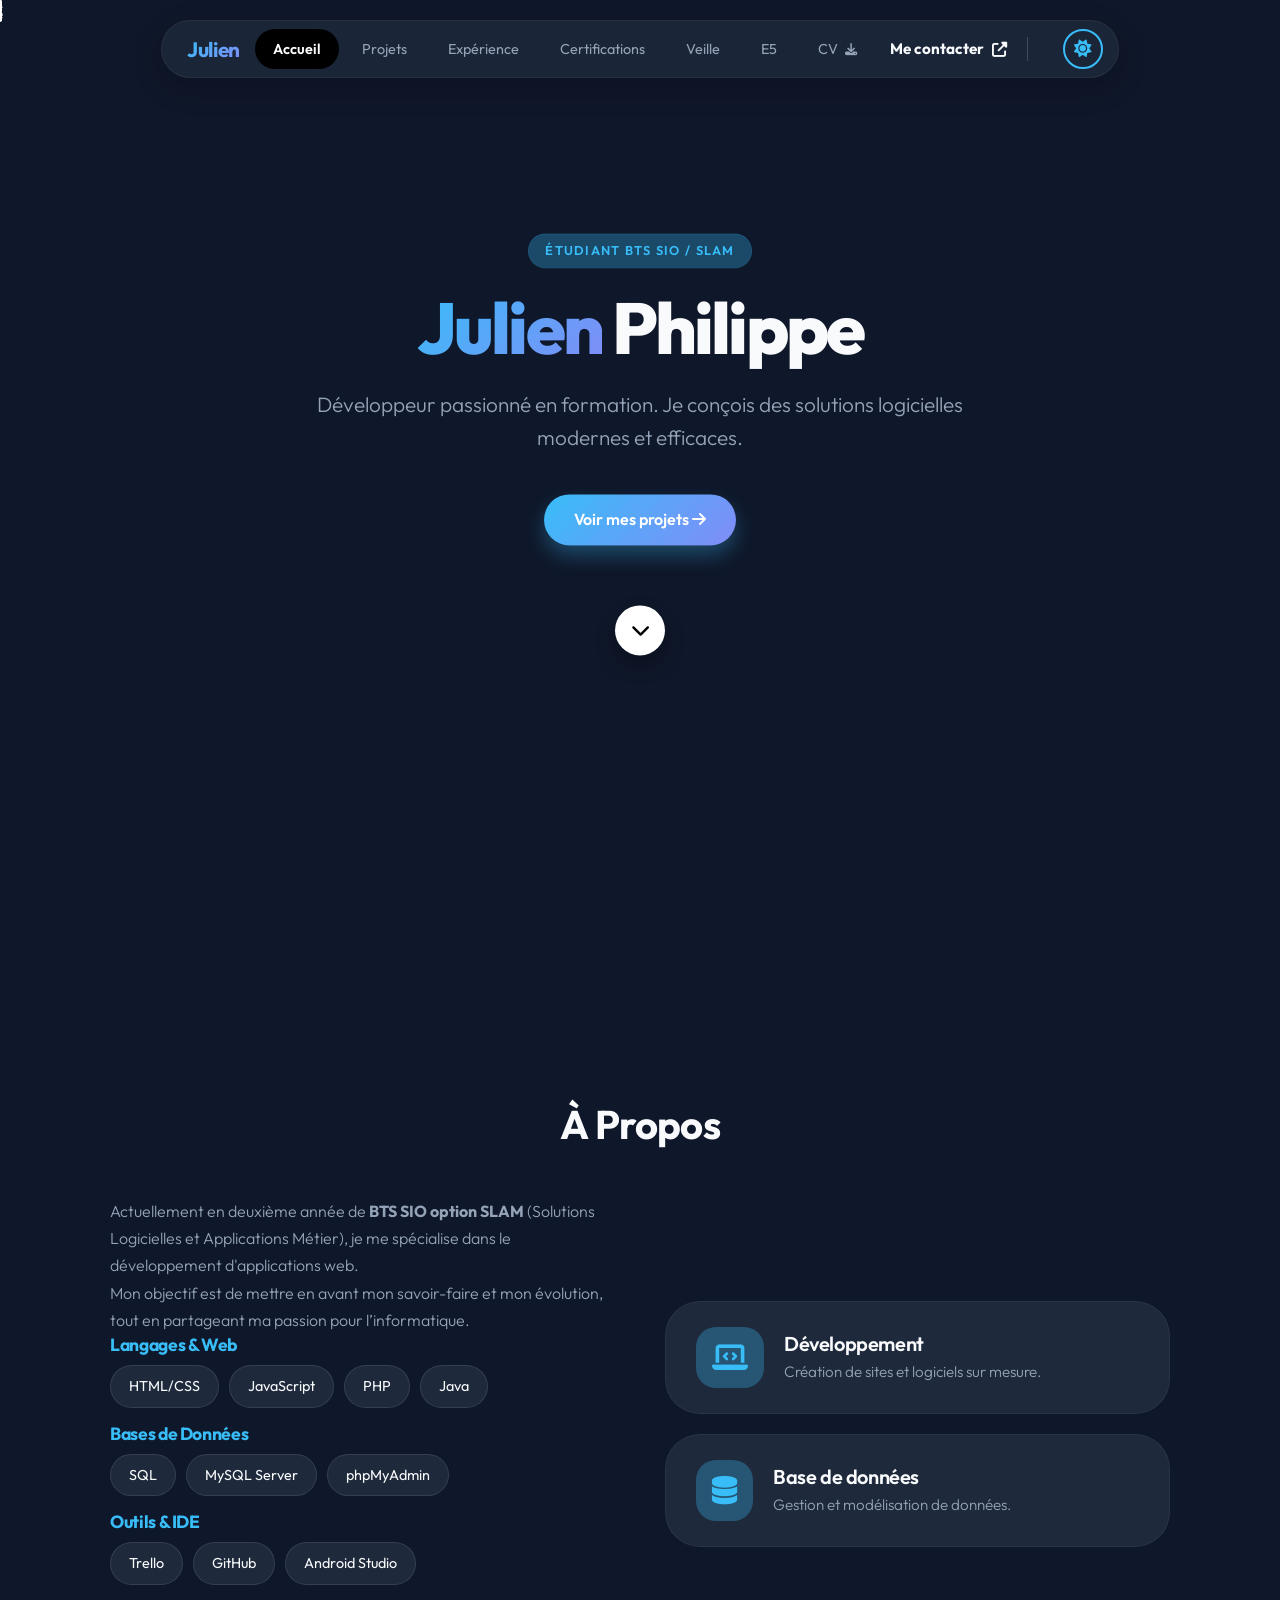
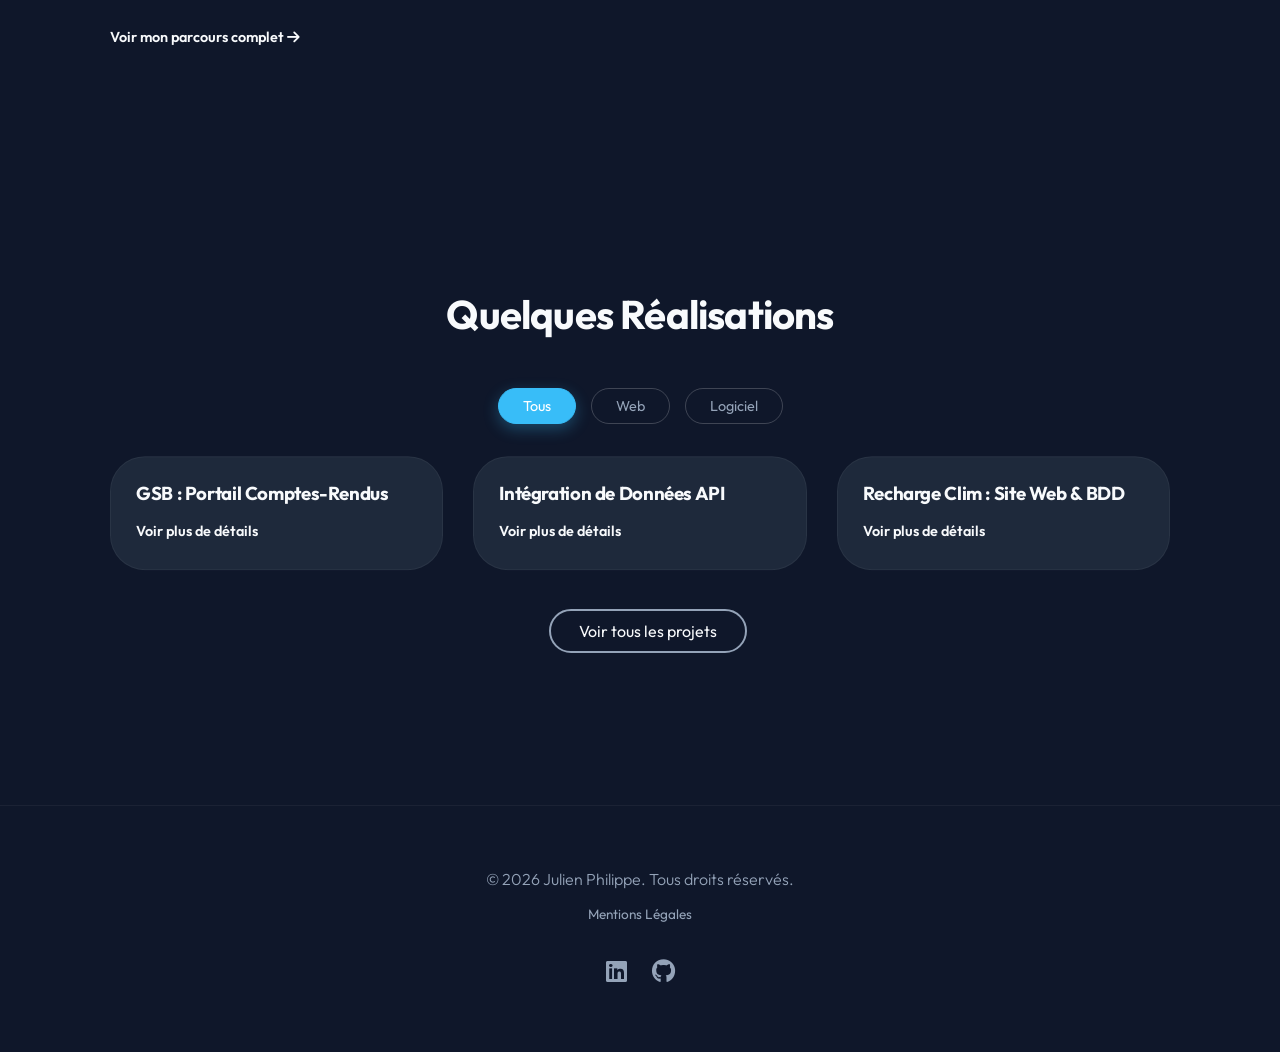
==== index.html @ b34d05b3 "feat: categorize and reorganize skills section with improved styling in index.html" ====
<!DOCTYPE html>
<html lang="fr">

<head>
    <meta charset="UTF-8">
    <meta name="viewport" content="width=device-width, initial-scale=1.0">
    <title>Julien Philippe — Développeur Web BTS SIO SLAM</title>
    <meta name="description"
        content="Portfolio de Julien Philippe, étudiant en BTS SIO option SLAM. Développeur passionné spécialisé en PHP, JavaScript, SQL et conception d'applications web.">
    <link rel="icon" type="image/png" href="Image/icone.png">
    <link href="https://fonts.googleapis.com/css2?family=Outfit:wght@300;400;500;600;700;800&display=swap"
        rel="stylesheet">
    <link rel="stylesheet" href="https://cdnjs.cloudflare.com/ajax/libs/font-awesome/6.4.0/css/all.min.css">
    <script>
        // Initialisation immédiate du thème pour éviter le flash blanc
        (function () {
            const savedTheme = localStorage.getItem('theme') || 'dark';
            document.documentElement.setAttribute('data-theme', savedTheme);
        })();
    </script>
    <link rel="stylesheet" href="style.css?v=2">
    <script type="application/ld+json">
    {
      "@context": "https://schema.org",
      "@type": "Person",
      "name": "Julien Philippe",
      "jobTitle": "Développeur Web",
      "url": "https://julienphilippe.fr",
      "knowsAbout": ["PHP", "JavaScript", "SQL", "Développement Web", "C#", "Trello", "GitHub", "phpMyAdmin", "MySQL Server"]
    }
    </script>
</head>

<body>

    <canvas id="bg-canvas" aria-hidden="true"></canvas>
    <div id="navbar-placeholder"></div>

    <section id="hero" class="hero">
        <div class="container hero-content">
            <span class="badge">Étudiant BTS SIO / SLAM</span>
            <h1 class="fade-in"><span class="gradient-text">Julien</span> <span class="name-last">Philippe</span></h1>
            <p class="fade-in">Développeur passionné en formation. Je conçois des solutions logicielles modernes et
                efficaces.</p>
            <div class="hero-btns fade-in">
                <a href="projets" class="btn-primary" aria-label="Voir mes projets">Voir mes projets <i
                        class="fas fa-arrow-right"></i></a>
            </div>
            <a href="#about" class="scroll-indicator fade-in" aria-label="Défiler vers la section à propos">
                <i class="fas fa-chevron-down"></i>
            </a>
        </div>
    </section>

    <section id="about" class="about container fade-in-scroll">
        <h2>À Propos</h2>
        <div class="about-grid">
            <div class="about-text">
                <p>Actuellement en deuxième année de <strong>BTS SIO option SLAM</strong> (Solutions Logicielles et
                    Applications Métier), je me spécialise dans le développement d'applications web.</p>
                <p>Mon objectif est de mettre en avant mon savoir-faire et mon évolution, tout en partageant ma passion
                    pour l’informatique.</p>

                <div class="skills-category" style="margin-bottom: 15px;">
                    <h4 style="margin-bottom: 10px; color: var(--accent); font-size: 1.1rem;">Langages & Web</h4>
                    <div class="skills" style="margin-top: 0;">
                        <span>HTML/CSS</span>
                        <span>JavaScript</span>
                        <span>PHP</span>
                        <span>Java</span>
                    </div>
                </div>
                <div class="skills-category" style="margin-bottom: 15px;">
                    <h4 style="margin-bottom: 10px; color: var(--accent); font-size: 1.1rem;">Bases de Données</h4>
                    <div class="skills" style="margin-top: 0;">
                        <span>SQL</span>
                        <span>MySQL Server</span>
                        <span>phpMyAdmin</span>
                    </div>
                </div>
                <div class="skills-category" style="margin-bottom: 20px;">
                    <h4 style="margin-bottom: 10px; color: var(--accent); font-size: 1.1rem;">Outils & IDE</h4>
                    <div class="skills" style="margin-top: 0;">
                        <span>Trello</span>
                        <span>GitHub</span>
                        <span>Android Studio</span>
                    </div>
                </div>
                <a href="experience" class="link" style="margin-top: 20px; display:inline-block;">Voir mon parcours
                    complet <i class="fas fa-arrow-right"></i></a>
            </div>
            <div class="about-cards">
                <div class="card">
                    <i class="fas fa-laptop-code"></i>
                    <h4>Développement</h4>
                    <p>Création de sites et logiciels sur mesure.</p>
                </div>
                <div class="card">
                    <i class="fas fa-database"></i>
                    <h4>Base de données</h4>
                    <p>Gestion et modélisation de données.</p>
                </div>
            </div>
        </div>
    </section>

    <section id="projects" class="projects container fade-in-scroll">
        <h2>Quelques Réalisations</h2>

        <div class="project-filters fade-in-scroll">
            <button class="filter-btn active" data-filter="all" aria-label="Afficher tous les projets">Tous</button>
            <button class="filter-btn" data-filter="web" aria-label="Afficher les projets Web">Web</button>
            <button class="filter-btn" data-filter="logiciel"
                aria-label="Afficher les projets Logiciel">Logiciel</button>
        </div>

        <div class="projects-grid">
            <article class="project-card" data-category="web">
                <div class="project-info">
                    <h3>GSB : Portail Comptes-Rendus</h3>
                    <div class="project-details-overlay">
                        <p>Développement d'une application web complète pour le laboratoire Galaxy Swiss Bourdin. Le
                            module permet la saisie, la gestion et le suivi centralisé des comptes-rendus de visite.</p>
                        <div class="tags">
                            <span>PHP</span>
                            <span>MVC</span>
                            <span>MySQL</span>
                        </div>
                    </div>
                    <a href="projet-gsb" class="link" aria-label="Voir plus de détails sur le projet GSB">Voir plus de
                        détails</a>
                </div>
            </article>

            <article class="project-card" data-category="logiciel">
                <div class="project-info">
                    <h3>Intégration de Données API</h3>
                    <div class="project-details-overlay">
                        <p>Développement d'un automate en C# durant mon stage. L'application récupère des données via
                            une API externe et alimente automatiquement une base de données SQL Server.</p>
                        <div class="tags">
                            <span>C#</span>
                            <span>.NET</span>
                            <span>SQL Server</span>
                        </div>
                    </div>
                    <a href="projet-api" class="link" aria-label="Voir plus de détails sur le projet API">Voir plus de
                        détails</a>
                </div>
            </article>

            <article class="project-card" data-category="web">
                <div class="project-info">
                    <h3>Recharge Clim : Site Web & BDD</h3>
                    <div class="project-details-overlay">
                        <p>Conception d'un site vitrine et d'une base de données métier pour un technicien spécialisé
                            dans la maintenance de climatisations automobiles.</p>
                        <div class="tags">
                            <span>HTML/CSS</span>
                            <span>PHP</span>
                            <span>MySQL</span>
                        </div>
                    </div>
                    <a href="projet-clim" class="link"
                        aria-label="Voir plus de détails sur le projet Recharge Clim">Voir plus de détails</a>
                </div>
            </article>
        </div>

        <div style="text-align: center; margin-top: 40px; margin-bottom: 60px;">
            <a href="projets" class="btn-secondary">Voir tous les projets</a>
        </div>
    </section>


    <div id="footer-placeholder"></div>

    <script src="navbar.js"></script>
    <script src="footer.js"></script>
    <script src="script.js?v=2"></script>
</body>

</html>
---- style.css ----
/* --- Variables & Reset --- */
:root, [data-theme="dark"] {
    --bg-color: #0f172a;
    --card-bg: #1e293b;
    --navbar-bg: rgba(30, 41, 59, 0.85);
    --text-primary: #f8fafc;
    --text-secondary: #94a3b8;
    --accent: #38bdf8;
    /* Cyan blue */
    --accent-glow: rgba(56, 189, 248, 0.3);
    --gradient: linear-gradient(135deg, #38bdf8 0%, #818cf8 100%);
    --font-main: 'Outfit', sans-serif;
}

/* Light Mode */
[data-theme="light"] {
    --bg-color: #ffffff;
    --card-bg: #f8fafc;
    --navbar-bg: rgba(248, 250, 252, 0.85);
    --text-primary: #0f172a;
    --text-secondary: #475569;
    --accent: #0ea5e9;
    --accent-glow: rgba(14, 165, 233, 0.2);
}

* {
    margin: 0;
    padding: 0;
    box-sizing: border-box;
    -webkit-tap-highlight-color: transparent;
}

#bg-canvas {
    position: fixed;
    top: 0;
    left: 0;
    width: 100%;
    height: 100%;
    z-index: -1; /* Above html background, behind sections */
    background-color: var(--bg-color); /* Ensure background is fixed even if html/body aren't 100% height */
    pointer-events: none;
}

body {
    background-color: transparent;
    color: var(--text-primary);
    font-family: var(--font-main);
    font-weight: 400; /* Regular standard */
    line-height: 1.7; /* Airy feel */
    overflow-x: hidden;
    width: 100%;
    position: relative;
    display: flex;
    flex-direction: column;
    min-height: 100vh;
    transition: background-color 0.5s ease-in-out, color 0.5s ease-in-out;
}

h1, h2, h3, h4, .logo {
    font-weight: 700;
    letter-spacing: -0.02em;
    line-height: 1.2;
}

p {
    font-weight: 300; /* Lighter body text for premium feel */
    color: var(--text-secondary);
}

html {
    overflow-x: hidden;
    width: 100%;
    min-height: 100%;
    background-color: var(--bg-color);
    color: var(--text-primary);
    scroll-behavior: smooth;
    transition: background-color 0.5s ease-in-out, color 0.5s ease-in-out;
}


section {
    scroll-margin-top: 70px;
}

a {
    text-decoration: none;
    color: inherit;
    transition: 0.3s;
}

ul {
    list-style: none;
}

.container {
    max-width: 1100px;
    margin: 0 auto;
    padding-left: 20px;
    padding-right: 20px;
}

/* --- Navbar Animations --- */
@keyframes slideDownNav {
    0% {
        transform: translateY(-100px);
        opacity: 0;
    }

    100% {
        transform: translateY(0);
        opacity: 1;
    }
}

/* --- Navbar --- */
.navbar-wrapper {
    position: fixed;
    top: 20px;
    left: 0;
    right: 0;
    z-index: 9999;
    display: flex;
    justify-content: center;
    pointer-events: none;
    animation: slideDownNav 0.7s cubic-bezier(0.16, 1, 0.3, 1) forwards;
}

.navbar {
    pointer-events: auto;
    background: var(--navbar-bg);
    padding: 8px 15px 8px 25px;
    border-radius: 50px;
    box-shadow: 0 10px 30px rgba(0, 0, 0, 0.2);
    border: 1px solid rgba(255, 255, 255, 0.05);
    backdrop-filter: blur(10px);
    display: flex;
    align-items: center;
    gap: 15px;
    width: fit-content;
    max-width: 95vw;
}

[data-theme="light"] .navbar {
    box-shadow: 0 10px 30px rgba(0, 0, 0, 0.05);
    border: 1px solid rgba(0, 0, 0, 0.05);
}

.logo {
    font-size: 1.3rem;
    font-weight: 700;
    background: var(--gradient);
    -webkit-background-clip: text;
    background-clip: text;
    color: transparent;
    -webkit-text-fill-color: transparent;
}

.nav-links {
    display: flex;
    gap: 5px;
    align-items: center;
}

.nav-links li {
    list-style: none;
}

.nav-links a {
    display: inline-block;
    padding: 8px 18px;
    border-radius: 50px;
    color: var(--text-secondary);
    font-size: 0.9rem;
    font-weight: 400; /* Subtle nav links */
    transition: all 0.3s ease;
}

.nav-links a:hover {
    color: var(--text-primary);
    background: var(--accent-glow);
}

[data-theme="light"] .nav-links a:hover {
    background: var(--accent-glow);
}

.nav-links a.active {
    background: #000;
    color: white !important;
    font-weight: 600;
}

.nav-links a.active:hover {
    background: var(--gradient);
}

.nav-separator {
    width: 1px;
    height: 24px;
    background-color: var(--text-secondary);
    opacity: 0.3;
    margin: 0 5px;
}

.nav-right {
    display: flex;
    align-items: center;
    gap: 15px;
}

.btn-nav-contact {
    display: flex;
    align-items: center;
    gap: 8px;
    color: var(--text-primary);
    font-weight: 600;
    font-size: 0.95rem;
    transition: all 0.3s ease;
}

.btn-nav-contact:hover {
    color: var(--accent);
}

.theme-toggle,
.menu-toggle {
    background: transparent;
    border: none;
    color: var(--text-primary);
    font-size: 1.2rem;
    cursor: pointer;
    transition: all 0.3s ease;
}

.theme-toggle:hover {
    color: var(--accent);
}

.theme-toggle i {
    transition: transform 0.6s cubic-bezier(0.34, 1.56, 0.64, 1);
}

.theme-toggle:active i {
    transform: scale(0.8) rotate(180deg);
}

.menu-toggle {
    display: none;
    z-index: 1001;
}


/* --- Hero Section --- */
.hero {
    min-height: 100vh;
    height: auto;
    padding: 120px 0 60px;
    display: flex;
    align-items: center;
    justify-content: center;
    text-align: center;
    position: relative;
}

.badge {
    background: var(--accent-glow);
    color: var(--accent);
    padding: 6px 16px;
    border-radius: 50px;
    font-size: 0.8rem;
    font-weight: 600;
    text-transform: uppercase;
    letter-spacing: 0.1em;
    margin-bottom: 20px;
    display: inline-block;
    border: 1px solid rgba(56, 189, 248, 0.1);
}

.hero h1 {
    font-size: 4.5rem;
    font-weight: 800;
    margin-bottom: 20px;
    line-height: 1.1;
    letter-spacing: -0.04em;
}

.gradient-text {
    background: var(--gradient);
    background-clip: text;
    -webkit-background-clip: text;
    color: transparent;
    -webkit-text-fill-color: transparent;
    transition: all 0.4s ease;
    display: inline-block;
}

.name-last {
    transition: all 0.4s ease;
    display: inline-block;
    color: var(--text-primary);
}


.hero p {
    color: var(--text-secondary);
    font-size: 1.3rem;
    font-weight: 300;
    max-width: 650px;
    margin: 0 auto 40px;
    line-height: 1.6;
}

.hero-content {
    display: flex;
    flex-direction: column;
    align-items: center;
    text-align: center;
    justify-content: center;
    min-height: calc(100vh - 120px);
}

.scroll-indicator {
    margin-top: 60px;
    width: 50px;
    height: 50px;
    background-color: white;
    color: black;
    border-radius: 50%;
    display: flex;
    align-items: center;
    justify-content: center;
    font-size: 1.2rem;
    animation: bounce 2s infinite;
    transition: all 0.3s cubic-bezier(0.175, 0.885, 0.32, 1.275);
    cursor: pointer;
    text-decoration: none;
    box-shadow: 0 10px 20px rgba(0, 0, 0, 0.3);
}

.scroll-indicator:hover {
    transform: scale(1.1);
    background-color: var(--accent);
    color: white;
}

@keyframes bounce {
    0%, 20%, 50%, 80%, 100% {
        transform: translateY(0);
    }
    40% {
        transform: translateY(-12px);
    }
    60% {
        transform: translateY(-6px);
    }
}

/* Boutons */
.btn-primary {
    background: var(--gradient);
    color: white;
    padding: 12px 30px;
    border-radius: 50px;
    font-weight: 600;
    box-shadow: 0 10px 20px var(--accent-glow);
    display: inline-block;
    transition: transform 0.3s cubic-bezier(0.16, 1, 0.3, 1), box-shadow 0.3s ease;
}

.btn-small {
    padding: 8px 20px !important;
    font-size: 0.85rem !important;
}

.btn-primary:hover {
    transform: scale(1.05);
    box-shadow: none;
}

.btn-secondary {
    border: 2px solid var(--text-secondary);
    padding: 10px 28px;
    border-radius: 50px;
    margin-left: 15px;
}

.btn-secondary:hover {
    border-color: var(--accent);
    color: var(--accent);
}

/* Background Blobs (Décoration) */
@keyframes floatBlob1 {
    0% {
        transform: translate(calc(var(--mx, 0) * 0.5), calc(var(--my, 0) * 0.5)) scale(1);
    }

    33% {
        transform: translate(calc(30vw + (var(--mx, 0) * 0.5)), calc(15vh + (var(--my, 0) * 0.5))) scale(1.3);
    }

    66% {
        transform: translate(calc(15vw + (var(--mx, 0) * 0.5)), calc(35vh + (var(--my, 0) * 0.5))) scale(0.8);
    }

    100% {
        transform: translate(calc(var(--mx, 0) * 0.5), calc(var(--my, 0) * 0.5)) scale(1);
    }
}

@keyframes floatBlob2 {
    0% {
        transform: translate(calc(var(--mx, 0) * -0.5), calc(var(--my, 0) * -0.5)) scale(1);
    }

    33% {
        transform: translate(calc(-35vw - (var(--mx, 0) * 0.5)), calc(-20vh - (var(--my, 0) * 0.5))) scale(1.4);
    }

    66% {
        transform: translate(calc(-20vw - (var(--mx, 0) * 0.5)), calc(-40vh - (var(--my, 0) * 0.5))) scale(0.7);
    }

    100% {
        transform: translate(calc(var(--mx, 0) * -0.5), calc(var(--my, 0) * -0.5)) scale(1);
    }
}

.blob {
    position: fixed;
    width: 600px;
    height: 600px;
    max-width: 50vw;
    max-height: 50vh;
    filter: blur(120px);
    opacity: 0.2;
    z-index: -9999;
    border-radius: 50%;
    pointer-events: none;
    will-change: transform;
    transition: transform 0.2s ease-out; /* Smooth follow */
}

.blob-1 {
    top: -10%;
    left: -10%;
    background: var(--accent);
    animation: floatBlob1 20s infinite ease-in-out;
}

.blob-2 {
    bottom: -10%;
    right: -10%;
    background: #818cf8;
    animation: floatBlob2 25s infinite ease-in-out reverse;
}

/* --- Stats --- */
.stats {
    display: flex;
    justify-content: center;
    gap: 50px;
    padding: 60px 0;
    flex-wrap: wrap;
    border-bottom: 1px solid rgba(255, 255, 255, 0.05);
    margin-bottom: 40px;
}

.stat-item {
    text-align: center;
}

.stat-item h3 {
    font-size: 2.5rem;
    color: var(--accent);
}

.stat-item p {
    color: var(--text-secondary);
}

/* --- Sections General --- */
section {
    padding: 100px 0;
}

section h2 {
    font-size: 2.5rem;
    margin-bottom: 50px;
    text-align: center;
}

/* --- About --- */
.about {
    margin-bottom: 40px;
}

.about-grid {
    display: grid;
    grid-template-columns: 1fr 1fr;
    gap: 50px;
    align-items: center;
}

.skills {
    margin-top: 20px;
    display: flex;
    gap: 10px;
    flex-wrap: wrap;
}

.skills span {
    background: var(--card-bg);
    padding: 8px 18px;
    border-radius: 50px;
    font-size: 0.9rem;
    border: 1px solid rgba(255, 255, 255, 0.1);
}

.card {
    background: var(--card-bg);
    padding: 35px;
    border-radius: 35px;
    margin-bottom: 25px;
    border: 1px solid rgba(255, 255, 255, 0.05);
    transition: 0.3s;
}

.card:hover {
    border-color: var(--accent);
    transform: translateY(-5px);
}

.card i {
    font-size: 2rem;
    color: var(--accent);
    margin-bottom: 15px;
}

/* Specific to About cards to make them ultra modern and legible */
.about-cards {
    display: flex;
    flex-direction: column;
    gap: 20px;
}

.about-cards .card {
    display: grid;
    grid-template-columns: auto 1fr;
    grid-template-rows: auto auto;
    column-gap: 20px;
    row-gap: 5px;
    padding: 25px 30px;
    margin-bottom: 0;
    align-items: center;
}

.about-cards .card i {
    grid-column: 1 / 2;
    grid-row: 1 / 3;
    font-size: 1.8rem;
    color: var(--accent);
    background: var(--accent-glow);
    padding: 16px;
    border-radius: 20px;
    margin-bottom: 0;
}

.about-cards .card h4 {
    grid-column: 2 / 3;
    grid-row: 1 / 2;
    font-size: 1.25rem;
    color: var(--text-primary);
    margin: 0;
    font-weight: 600;
    align-self: end;
}

.about-cards .card p {
    grid-column: 2 / 3;
    grid-row: 2 / 3;
    color: var(--text-secondary);
    line-height: 1.4;
    margin: 0;
    font-size: 0.95rem;
    align-self: start;
}

/* --- Projects --- */
.projects-grid {
    display: grid;
    grid-template-columns: repeat(3, 1fr);
    justify-content: center;
    align-items: start;
    gap: 30px;
    margin-bottom: 40px;
}

.project-card {
    background: var(--card-bg);
    border-radius: 35px;
    overflow: hidden;
    transition: all 0.5s cubic-bezier(0.25, 0.8, 0.25, 1);
    border: 1px solid rgba(255, 255, 255, 0.05);
    display: flex;
    flex-direction: column;
    position: relative;
}

.project-card .project-info {
    transition: all 0.4s ease;
}

.project-details-overlay {
    max-height: 0;
    opacity: 0;
    overflow: hidden;
    transition: all 0.5s cubic-bezier(0.25, 0.8, 0.25, 1);
}

article.project-card:hover .project-details-overlay {
    max-height: 250px;
    opacity: 1;
    margin-top: 15px;
}

article.project-card:hover {
    transform: translateY(-10px) !important;
    transition: all 0.5s cubic-bezier(0.25, 0.8, 0.25, 1) !important;
    transition-delay: 0ms !important;
    box-shadow: 0 20px 40px rgba(0, 0, 0, 0.4);
    border-color: rgba(255, 255, 255, 0.1);
}

.project-info {
    padding: 25px;
    display: flex;
    flex-direction: column;
    flex: 1;
}

.project-info p {
    flex: 1;
}

.project-links {
    display: flex;
    justify-content: space-between;
    align-items: center;
    margin-top: 15px;
}



.tags span {
    font-size: 0.8rem;
    color: var(--accent);
    margin-right: 10px;
}

.link {
    display: block;
    margin-top: 15px;
    font-weight: 600;
    font-size: 0.9rem;
}

/* --- Project Filters --- */
.project-filters {
    display: flex;
    justify-content: center;
    gap: 15px;
    margin-bottom: 40px;
}

.filter-btn {
    background: transparent;
    border: 1px solid rgba(255, 255, 255, 0.2);
    color: var(--text-secondary);
    padding: 8px 24px;
    border-radius: 50px;
    cursor: pointer;
    font-size: 0.9rem;
    font-family: var(--font-main);
    transition: all 0.3s ease;
}

[data-theme="light"] .filter-btn {
    border-color: rgba(0, 0, 0, 0.2);
}

.filter-btn:hover, .filter-btn.active {
    background: var(--accent);
    color: white;
    border-color: var(--accent);
    box-shadow: 0 5px 15px var(--accent-glow);
}

/* --- Reading Progress Bar --- */
#reading-progress {
    position: fixed;
    top: 0;
    left: 0;
    height: 4px;
    background: var(--gradient);
    z-index: 10000;
    width: 0%;
    transition: width 0.1s ease-out;
}

/* --- Skeleton Loading --- */
.skeleton {
    background: linear-gradient(90deg, var(--card-bg) 25%, rgba(255, 255, 255, 0.05) 50%, var(--card-bg) 75%);
    background-size: 200% 100%;
    animation: skeleton-loading 1.5s infinite;
    border-radius: 10px;
    min-height: 200px;
}

[data-theme="light"] .skeleton {
    background: linear-gradient(90deg, #e2e8f0 25%, #f8fafc 50%, #e2e8f0 75%);
    background-size: 200% 100%;
}

@keyframes skeleton-loading {
    0% { background-position: 200% 0; }
    100% { background-position: -200% 0; }
}

/* --- Contact & Footer --- */
.contact {
    margin-bottom: 60px;
}

.contact-box {
    background: linear-gradient(135deg, #1e293b 0%, #0f172a 100%);
    padding: 50px 40px;
    border-radius: 40px;
    text-align: center;
    border: 1px solid rgba(255, 255, 255, 0.1);
    max-width: 800px;
    margin: 0 auto;
}

/* --- Formulaire de Contact --- */
.contact-form {
    max-width: 600px;
    margin: 30px auto 0;
    display: flex;
    flex-direction: column;
    gap: 15px;
}

.contact-form input,
.contact-form textarea {
    width: 100%;
    padding: 18px 25px;
    background: rgba(255, 255, 255, 0.03);
    border: 1px solid rgba(255, 255, 255, 0.1);
    border-radius: 20px;
    color: var(--text-primary);
    font-size: 1rem;
    font-family: var(--font-main);
    transition: all 0.3s ease;
}

.contact-form textarea {
    resize: vertical;
    min-height: 120px;
}

.contact-form input:focus,
.contact-form textarea:focus {
    outline: none;
    border-color: var(--accent);
    background: rgba(255, 255, 255, 0.08);
    box-shadow: 0 0 15px var(--accent-glow);
}

.contact-form button[type="submit"] {
    border: none;
    cursor: pointer;
    font-size: 1rem;
    align-self: center;
    padding: 15px 40px;
    margin-top: 10px;
}

.rgpd-text {
    font-size: 0.75rem;
    color: var(--text-secondary);
    opacity: 0.7;
    margin-top: 15px;
    line-height: 1.4;
    max-width: 500px;
    margin-left: auto;
    margin-right: auto;
}

[data-theme="light"] .contact-form input,
[data-theme="light"] .contact-form textarea {
    background: rgba(0, 0, 0, 0.02);
    border: 1px solid rgba(0, 0, 0, 0.1);
}

[data-theme="light"] .contact-form input:focus,
[data-theme="light"] .contact-form textarea:focus {
    background: rgba(0, 0, 0, 0.05);
}

/* --- Formal Contact Page Styles --- */

.contact-formal-section {
    padding: 100px 0;
    max-width: 1200px;
    margin: 0 auto;
    width: 100%;
}

.contact-formal-container {
    display: flex;
    justify-content: space-between;
    gap: 80px;
    padding: 0 40px;
    align-items: center;
}

.contact-formal-left {
    flex: 1;
    max-width: 500px;
}

.contact-formal-title {
    font-size: 5.5rem;
    font-weight: 800;
    line-height: 1;
    margin-bottom: 40px;
    color: var(--text-primary);
    font-family: var(--font-main);
}

.contact-formal-italic {
    font-style: italic;
    color: var(--text-secondary);
    font-weight: 400;
}

.contact-formal-desc {
    margin-bottom: 80px;
    position: relative;
    padding-left: 20px;
    border-left: 3px solid var(--text-primary);
}

.contact-formal-desc p {
    font-size: 0.85rem;
    letter-spacing: 0.1em;
    line-height: 1.8;
    color: var(--text-secondary);
    text-transform: uppercase;
    font-weight: 600;
}

.contact-formal-infos {
    display: flex;
    gap: 60px;
}

.info-item .info-label {
    display: block;
    font-size: 0.7rem;
    letter-spacing: 0.1em;
    color: var(--text-secondary);
    margin-bottom: 10px;
    text-transform: uppercase;
    font-weight: 600;
}

.info-item .info-value {
    font-size: 0.8rem;
    font-weight: 700;
    text-transform: uppercase;
    color: var(--text-primary);
    text-decoration: none;
    display: inline-block;
    border-bottom: 1px solid var(--text-primary);
    padding-bottom: 2px;
}

.info-item .info-value:hover {
    color: var(--accent);
    border-bottom-color: var(--accent);
}

/* Formal Right Form Card */
.contact-formal-right {
    flex: 1;
    max-width: 480px;
    background: var(--card-bg);
    padding: 50px 40px;
    border-radius: 40px;
    box-shadow: 0 20px 50px rgba(0,0,0,0.05);
    border: 1px solid rgba(255,255,255,0.05);
}

[data-theme="light"] .contact-formal-right {
    background: #ffffff;
    box-shadow: 0 20px 50px rgba(0,0,0,0.05);
    border: 1px solid rgba(0,0,0,0.05);
}

.contact-formal-form {
    display: flex;
    flex-direction: column;
    gap: 30px;
}

.form-group-formal {
    display: flex;
    flex-direction: column;
}

.form-group-formal label {
    font-size: 0.65rem;
    letter-spacing: 0.15em;
    color: var(--text-secondary);
    margin-bottom: 10px;
    text-transform: uppercase;
    font-weight: 600;
}

.form-group-formal input,
.form-group-formal textarea {
    background: transparent;
    border: none;
    border-bottom: 1px solid rgba(255,255,255,0.1);
    padding: 10px 0;
    color: var(--text-primary);
    font-size: 0.95rem;
    font-family: var(--font-main);
    transition: all 0.3s ease;
}

[data-theme="light"] .form-group-formal input,
[data-theme="light"] .form-group-formal textarea {
    border-bottom: 1px solid rgba(0,0,0,0.1);
}

.form-group-formal input:focus,
.form-group-formal textarea:focus {
    outline: none;
    border-bottom-color: var(--accent);
}

.form-group-formal input::placeholder,
.form-group-formal textarea::placeholder {
    color: var(--text-secondary);
    opacity: 0.5;
    font-style: italic;
}

.form-group-formal textarea {
    resize: none;
}

.btn-submit-formal {
    background: var(--text-primary);
    color: var(--bg-color);
    border: none;
    padding: 20px 30px;
    border-radius: 15px;
    font-size: 0.8rem;
    font-weight: 700;
    letter-spacing: 0.1em;
    text-transform: uppercase;
    cursor: pointer;
    transition: all 0.3s ease;
    margin-top: 10px;
    text-align: left;
    display: flex;
    justify-content: space-between;
    align-items: center;
}

.btn-submit-formal:hover {
    transform: translateY(-5px);
    box-shadow: 0 10px 20px rgba(0,0,0,0.2);
}

[data-theme="light"] .btn-submit-formal {
    background: #000;
    color: #fff;
}

[data-theme="light"] .contact-formal-title {
    color: #111;
}

[data-theme="light"] .contact-formal-desc {
    border-left-color: #111;
}

footer {
    text-align: center;
    padding: 60px 40px;
    border-top: 1px solid rgba(255, 255, 255, 0.05);
    color: var(--text-secondary);
    margin-top: auto;
    width: 100%;
}

.footer-bottom-links {
    margin-top: 10px;
    font-size: 0.85rem;
}

.legal-link {
    color: var(--text-secondary);
    text-decoration: none;
    transition: color 0.3s ease;
    border-bottom: 1px solid transparent;
}

.legal-link:hover {
    color: var(--accent);
    border-bottom-color: var(--accent);
}

.socials {
    margin-top: 25px;
    font-size: 1.5rem;
    display: flex;
    justify-content: center;
    gap: 25px;
}

/* --- Animations --- */
.fade-in-scroll {
    opacity: 0;
    transform: translateY(40px);
    transition: opacity 0.7s ease, transform 0.7s ease;
    transition-delay: var(--delay, 0ms);
}

.fade-in-scroll.visible {
    opacity: 1;
    transform: translateY(0);
}

/* --- Overlay de transition de page --- */
#page-overlay {
    position: fixed;
    inset: 0;
    background: var(--bg-color);
    z-index: 99999;
    opacity: 0;
    pointer-events: none;
    transition: opacity 0.4s ease;
}

#page-overlay.visible {
    opacity: 1;
    pointer-events: all;
}

[data-href] {
    cursor: pointer;
}

/* Boîte de contact - Corrections d'espacement */
.contact-box h2 {
    margin-bottom: 20px;
    text-align: center;
}

.contact-box p {
    margin-bottom: 40px;
    font-size: 1.2rem;
    color: var(--text-secondary);
    max-width: 600px;
    margin-left: auto;
    margin-right: auto;
}

.contact-box .btn-primary {
    display: inline-block;
}

/* --- Minimalist Layout: Hidden Headers & more Padding --- */
.page-header {
    display: none !important;
}

section:first-of-type,
.hero {
    padding-top: 160px !important;
}

.page-header h1 {
    font-size: 3rem;
    z-index: 2;
}

/* Section qui remplit l'espace entre header et footer et centre le contenu */
.section-fill-center {
    flex: 1;
    display: flex;
    flex-direction: column;
    justify-content: center;
}

/* Style spécifique pour la page de veille (Liste d'articles) */
.news-grid {
    display: grid;
    grid-template-columns: repeat(3, 1fr);
    /* Force 3 par ligne sur desktop */
    justify-content: center;
    gap: 30px;
    margin-bottom: 60px;
    width: 100%;
}

.news-card {
    background: var(--card-bg);
    padding: 35px;
    border-radius: 35px;
    border: 1px solid rgba(255, 255, 255, 0.05);
    transition: transform 0.3s cubic-bezier(0.16, 1, 0.3, 1), border-color 0.3s;
    height: 100%;
    min-height: 320px;
    box-sizing: border-box;
    display: flex;
    flex-direction: column;
    will-change: transform;
}

.news-card:hover {
    border-color: var(--accent);
    transform: translateY(-5px);
}

.news-date {
    color: var(--accent);
    font-size: 0.9rem;
    margin-bottom: 10px;
    display: block;
}

.news-source {
    font-size: 0.8rem;
    color: var(--text-secondary);
    font-style: italic;
    margin-top: auto;
    padding-top: 15px;
    display: block;
}

/* Lien englobant la carte entière */
.news-card-link {
    text-decoration: none;
    color: inherit;
    display: block;
    height: 100%;
}

/* Badge de catégorie */
.news-category {
    display: inline-block;
    background: rgba(56, 189, 248, 0.1);
    color: var(--accent);
    font-size: 0.75rem;
    font-weight: 600;
    padding: 4px 10px;
    border-radius: 50px;
    margin-bottom: 12px;
    letter-spacing: 0.05em;
    text-transform: uppercase;
}

.news-card h3 {
    font-size: 1.05rem;
    font-weight: 600;
    margin-bottom: 10px;
    line-height: 1.4;
    color: var(--text-primary);
}

.news-card p {
    font-size: 0.9rem;
    color: var(--text-secondary);
    line-height: 1.6;
    flex: 1;
}

/* --- Styles spécifiques Page Projet --- */
.project-details {
    background: rgba(255, 255, 255, 0.03);
    backdrop-filter: blur(15px);
    padding: 40px;
    border-radius: 30px;
    border: 1px solid rgba(255, 255, 255, 0.05);
    border-left: 6px solid var(--accent);
    margin-bottom: 40px;
    box-shadow: 0 10px 30px rgba(0, 0, 0, 0.2);
}

.project-details h2 {
    margin-bottom: 20px;
    font-size: 1.8rem;
    color: var(--accent);
    display: flex;
    align-items: center;
    gap: 12px;
}

/* Schéma */
.schema-box {
    text-align: center;
    background: rgba(255, 255, 255, 0.02);
    padding: 60px 40px;
    border-radius: 35px;
    margin: 40px 0;
    border: 1px solid rgba(255, 255, 255, 0.05);
}

.schema-box h3 {
    margin-bottom: 50px;
    font-size: 1.6rem;
    color: var(--text-primary);
    position: relative;
    z-index: 3;
}

.process-flow {
    display: flex;
    align-items: center;
    justify-content: center;
    gap: 20px;
    flex-wrap: wrap;
}

.step {
    background: rgba(255, 255, 255, 0.05);
    padding: 30px 20px;
    border-radius: 25px;
    border: 1px solid rgba(255, 255, 255, 0.1);
    min-width: 160px;
    transition: all 0.3s ease;
    position: relative;
    z-index: 2;
}

.step:hover {
    background: rgba(255, 255, 255, 0.08);
    transform: translateY(-5px);
    border-color: var(--accent);
    box-shadow: 0 10px 20px rgba(0, 0, 0, 0.2);
}

.step i {
    font-size: 2.5rem;
    color: var(--accent);
    display: block;
    margin-bottom: 15px;
    filter: drop-shadow(0 0 10px var(--accent-glow));
}

.step span {
    font-weight: 600;
    color: var(--text-primary);
    display: block;
}

.arrow {
    color: var(--accent);
    font-size: 1.8rem;
    opacity: 0.5;
    animation: pulseArrow 2s infinite;
}

@keyframes pulseArrow {
    0%, 100% { transform: translateX(0); opacity: 0.3; }
    50% { transform: translateX(10px); opacity: 0.8; }
}

/* Compétences Grid */
.competencies-grid {
    display: grid;
    grid-template-columns: repeat(auto-fit, minmax(300px, 1fr));
    gap: 25px;
    margin-top: 30px;
    margin-bottom: 50px;
}

.comp-card {
    background: var(--card-bg);
    padding: 40px 30px;
    border-radius: 30px;
    border: 1px solid rgba(255, 255, 255, 0.05);
    position: relative;
    transition: all 0.4s cubic-bezier(0.175, 0.885, 0.32, 1.275);
    overflow: hidden;
}

.comp-card::after {
    content: '';
    position: absolute;
    top: 0;
    left: 0;
    width: 100%;
    height: 4px;
    background: var(--accent);
    transform: scaleX(0);
    transform-origin: left;
    transition: transform 0.4s ease;
}

.comp-card:hover {
    transform: translateY(-10px);
    border-color: rgba(255, 255, 255, 0.1);
    box-shadow: 0 20px 40px rgba(0, 0, 0, 0.3);
}

.comp-card:hover::after {
    transform: scaleX(1);
}

.comp-card h4 {
    margin-bottom: 20px;
    display: flex;
    align-items: center;
    gap: 12px;
    color: var(--text-primary);
    font-size: 1.2rem;
}

.comp-card h4 i {
    width: 40px;
    height: 40px;
    background: rgba(var(--accent-rgb), 0.1);
    display: flex;
    align-items: center;
    justify-content: center;
    border-radius: 10px;
    color: var(--accent);
    font-size: 1.1rem;
}

.comp-card ul {
    padding-left: 0;
    list-style-type: none;
    color: var(--text-secondary);
    font-size: 0.95rem;
}

.comp-card li {
    margin-bottom: 12px;
    position: relative;
    padding-left: 25px;
}

.comp-card li::before {
    content: '→';
    position: absolute;
    left: 0;
    color: var(--accent);
    font-weight: bold;
}

.conclusion {
    width: 100%;
    max-width: 800px;
    margin: 40px auto;
    text-align: center;
    background: none;
    border: none;
    box-shadow: none;
}

.conclusion h3 {
    margin-bottom: 25px;
    color: var(--text-primary);
    font-size: 2rem;
}

.conclusion ul {
    display: flex;
    flex-direction: column;
    align-items: center;
    gap: 15px;
    list-style: none;
    padding: 0;
    margin: 0 auto;
}

.conclusion li {
    display: flex;
    align-items: center;
    justify-content: center;
    gap: 12px;
    font-size: 1.2rem;
    color: var(--text-secondary);
}

.conclusion li i {
    color: #22c55e;
}



/* Galerie d'Images - PLEINE LARGEUR */
.image-gallery-section {
    margin: 40px 0 80px 0;
}

.image-gallery-section h3 {
    text-align: center;
    margin-bottom: 40px;
    font-size: 2rem;
}

.image-gallery-container {
    position: relative;
    max-width: 1000px;
    margin: 0 auto;
    border-radius: 40px;
    overflow: hidden;
    background: rgba(0, 0, 0, 0.3);
    border: 1px solid rgba(255, 255, 255, 0.05);
    box-shadow: 0 30px 60px rgba(0, 0, 0, 0.5);
}

.image-gallery {
    display: flex;
    overflow-x: auto;
    scroll-snap-type: x mandatory;
    scroll-behavior: smooth;
    scrollbar-width: none;
    -ms-overflow-style: none;
}

.image-gallery::-webkit-scrollbar {
    display: none;
}

.gallery-item {
    min-width: 100%;
    scroll-snap-align: center;
    position: relative;
    cursor: zoom-in;
    display: flex;
    flex-direction: column;
    align-items: center;
    justify-content: center;
    padding: 40px;
    box-sizing: border-box;
}

.gallery-item img {
    max-width: 100%;
    max-height: 600px;
    width: auto;
    height: auto;
    border-radius: 15px;
    box-shadow: 0 15px 40px rgba(0, 0, 0, 0.4);
    transition: transform 0.5s cubic-bezier(0.165, 0.84, 0.44, 1);
}

.gallery-item:hover img {
    transform: scale(1.02);
}

.caption {
    margin-top: 25px;
    color: var(--text-secondary);
    font-size: 1rem;
    padding: 10px 20px;
    background: rgba(255, 255, 255, 0.05);
    border-radius: 50px;
    backdrop-filter: blur(10px);
}

/* Boutons du Carrousel */
.carousel-btn {
    position: absolute;
    top: 50%;
    transform: translateY(-50%);
    width: 55px;
    height: 55px;
    background: rgba(0, 0, 0, 0.5);
    border: 1px solid rgba(255, 255, 255, 0.1);
    color: white;
    border-radius: 50%;
    display: flex;
    align-items: center;
    justify-content: center;
    cursor: pointer;
    z-index: 10;
    transition: all 0.3s ease;
    backdrop-filter: blur(5px);
}

.carousel-btn:hover {
    background: var(--accent);
    box-shadow: 0 0 20px var(--accent-glow);
    border-color: var(--accent);
}

.carousel-btn.prev { left: 20px; }
.carousel-btn.next { right: 20px; }

.carousel-counter {
    position: absolute;
    top: 20px;
    right: 30px;
    background: rgba(0, 0, 0, 0.5);
    color: white;
    padding: 6px 15px;
    border-radius: 20px;
    font-size: 0.9rem;
    font-weight: 600;
    backdrop-filter: blur(5px);
    border: 1px solid rgba(255, 255, 255, 0.2);
    z-index: 10;
    pointer-events: none;
}

@media (max-width: 768px) {
    .gallery-item {
        padding: 20px;
    }
    .carousel-btn {
        width: 40px;
        height: 40px;
    }
}

/* --- Lightbox pour agrandir les images --- */
.lightbox-modal {
    display: none;
    position: fixed;
    top: 0;
    left: 0;
    width: 100%;
    height: 100%;
    background: rgba(0, 0, 0, 0.9);
    backdrop-filter: blur(15px);
    z-index: 10000;
    justify-content: center;
    align-items: center;
    opacity: 0;
    transition: opacity 0.3s ease;
}

.lightbox-modal.active {
    display: flex;
    opacity: 1;
}

@keyframes fadeIn {
    from {
        opacity: 0;
    }

    to {
        opacity: 1;
    }
}

.lightbox-close {
    position: absolute;
    top: 30px;
    right: 40px;
    font-size: 35px;
    color: rgba(255, 255, 255, 0.8);
    background: none;
    border: none;
    cursor: pointer;
    z-index: 10002;
    transition: all 0.3s ease;
}

.lightbox-close:hover {
    color: #fff;
    transform: rotate(90deg);
}

.lightbox-nav {
    position: absolute;
    top: 50%;
    transform: translateY(-50%);
    background: rgba(0, 0, 0, 0.4);
    border: 1px solid rgba(255, 255, 255, 0.2);
    color: white;
    width: 65px;
    height: 65px;
    border-radius: 50%;
    display: none; /* Géré par le JS (flex/none) */
    align-items: center;
    justify-content: center;
    cursor: pointer;
    z-index: 10010;
    transition: all 0.3s cubic-bezier(0.4, 0, 0.2, 1);
    font-size: 1.5rem;
}

.lightbox-nav:hover {
    background: var(--accent);
    color: white;
    transform: translateY(-50%) scale(1.1);
    box-shadow: 0 0 30px var(--accent-glow);
    border-color: var(--accent);
}

.lightbox-prev {
    left: 30px;
}

.lightbox-next {
    right: 30px;
}

.lightbox-content {
    position: relative;
    max-width: 85%;
    max-height: 85vh;
    display: flex;
    justify-content: center;
    align-items: center;
}

.lightbox-image-wrapper {
    position: relative;
    display: flex;
    flex-direction: column;
    align-items: center;
    gap: 20px;
    max-width: 100%;
}

.lightbox-content img {
    max-width: 100%;
    max-height: 75vh;
    width: auto;
    height: auto;
    border-radius: 15px;
    box-shadow: 0 20px 60px rgba(0, 0, 0, 0.8);
    animation: zoomIn 0.4s cubic-bezier(0.165, 0.84, 0.44, 1);
}

.lightbox-caption {
    color: white;
    font-size: 1.1rem;
    text-align: center;
    padding: 12px 25px;
    background: rgba(255, 255, 255, 0.1);
    border-radius: 50px;
    backdrop-filter: blur(10px);
    border: 1px solid rgba(255, 255, 255, 0.1);
    max-width: 600px;
}

@keyframes zoomIn {
    from {
        transform: scale(0.8);
        opacity: 0;
    }

    to {
        transform: scale(1);
        opacity: 1;
    }
}

#lightbox-caption {
    color: white;
    font-size: 1.1rem;
    text-align: center;
    max-width: 800px;
    padding: 10px 20px;
    background: rgba(255, 255, 255, 0.1);
    border-radius: 8px;
    backdrop-filter: blur(10px);
}

/* Responsive pour le lightbox */
@media (max-width: 768px) {
    .lightbox-close {
        top: 20px;
        right: 20px;
        font-size: 30px;
    }

    .lightbox-nav {
        width: 45px;
        height: 45px;
        background: rgba(0, 0, 0, 0.5);
    }

    .lightbox-prev {
        left: 10px;
    }

    .lightbox-next {
        right: 10px;
    }

    .lightbox-content {
        max-width: 95%;
    }

    .lightbox-caption {
        font-size: 0.9rem;
        padding: 8px 15px;
        max-width: 80%;
    }
}

/* --- Scroll To Top Button --- */
#scrollTopBtn {
    position: fixed;
    bottom: 30px;
    right: 30px;
    width: 60px;
    height: 60px;
    background: var(--accent);
    color: #fff;
    border: none;
    border-radius: 50%;
    font-size: 1.5rem;
    cursor: pointer;
    box-shadow: 0 10px 25px var(--accent-glow);
    z-index: 10000;
    opacity: 0;
    visibility: hidden;
    transform: translateY(20px);
    transition: all 0.4s cubic-bezier(0.175, 0.885, 0.32, 1.275);
    display: flex;
    align-items: center;
    justify-content: center;
}

#scrollTopBtn.show {
    opacity: 1;
    visibility: visible;
    transform: translateY(0);
}

#scrollTopBtn:hover {
    background: var(--bg-color);
    color: var(--accent);
    box-shadow: 0 5px 15px rgba(0, 0, 0, 0.2);
    transform: translateY(-5px);
    border: 3px solid var(--accent);
}

@media (max-width: 768px) {
    #scrollTopBtn {
        bottom: 30px;
        right: 30px;
        width: 50px;
        height: 50px;
        font-size: 1.2rem;
    }
}

/* --- Theme Toggle Button --- */
.theme-toggle {
    background: transparent;
    border: 2px solid var(--accent);
    color: var(--accent);
    width: 40px;
    height: 40px;
    border-radius: 50%;
    cursor: pointer;
    display: flex;
    align-items: center;
    justify-content: center;
    transition: all 0.3s ease;
    font-size: 1.1rem;
    margin-left: 15px;
}

.theme-toggle:hover {
    background: var(--accent);
    color: var(--bg-color);
    transform: rotate(20deg) scale(1.1);
}

.theme-toggle i {
    transition: transform 0.3s ease;
}

/* Ajustements light mode */
[data-theme="light"] .navbar {
    background: rgba(255, 255, 255, 0.9);
    border-bottom: 1px solid rgba(0, 0, 0, 0.1);
}

[data-theme="light"] .card,
[data-theme="light"] .project-card,
[data-theme="light"] .news-card,
[data-theme="light"] .comp-card,
[data-theme="light"] .gallery-item {
    border: 1px solid rgba(0, 0, 0, 0.1);
}

[data-theme="light"] .blob {
    opacity: 0.1;
}

[data-theme="light"] .page-header {
    background: linear-gradient(135deg, #f8fafc 0%, #e2e8f0 100%);
}


[data-theme="light"] .contact-box {
    background: var(--card-bg);
}

[data-theme="light"] footer {
    background: var(--card-bg);
    border-top: 1px solid rgba(0, 0, 0, 0.1);
}

/* --- Responsive (Correct Order: Last to ensure Overrides) --- */
@media (max-width: 992px) {
    .hero h1 {
        font-size: 3rem;
    }

    .about-grid {
        gap: 30px;
    }

    .projects-grid,
    .news-grid {
        grid-template-columns: repeat(2, 1fr) !important;
    }
}

@media (max-width: 768px) {

    html,
    body {
        overflow-x: hidden;
        position: relative;
    }

    section {
        padding: 60px 0;
    }

    .container {
        padding: 0 15px;
    }

    .navbar-wrapper {
        top: 0 !important;
        height: 100vh !important;
        pointer-events: none !important;
        z-index: 9999;
        display: flex !important;
        align-items: flex-start !important;
        /* Prevent the capsule from stretching vertically */
        justify-content: center !important;
    }

    .navbar {
        margin-top: 20px;
        /* Space from the top of the viewport */
        padding: 5px 15px;
        max-width: 90vw;
        height: auto !important;
        /* Ensure it doesn't stretch */
        backdrop-filter: none !important;
        -webkit-backdrop-filter: none !important;
        pointer-events: auto !important;
    }

    .menu-toggle {
        display: block;
        position: relative;
        z-index: 200001;
        /* Ensure it stays above the full-screen menu */
    }

    .theme-toggle {
        position: fixed !important;
        bottom: 30px;
        left: 25px;
        width: 44px;
        height: 44px;
        background: var(--navbar-bg) !important;
        backdrop-filter: blur(10px) !important;
        -webkit-backdrop-filter: blur(10px);
        color: var(--text-primary) !important;
        border-radius: 50%;
        border: 1px solid rgba(255, 255, 255, 0.1) !important;
        box-shadow: 0 5px 15px rgba(0, 0, 0, 0.2) !important;
        z-index: 10000;
        display: flex !important;
        align-items: center;
        justify-content: center;
        font-size: 1.1rem !important;
        pointer-events: auto !important;
        /* Enable clicks even though parent is pointer-events: none */
    }

    .nav-separator {
        display: none !important;
    }

    .nav-links {
        position: fixed;
        top: 0;
        right: 0;
        width: 100%;
        height: 100vh;
        background: var(--bg-color);
        backdrop-filter: none;
        -webkit-backdrop-filter: none;
        left: 0 !important;
        top: -20px !important;
        /* Move up to cover the 20px offset of the wrapper */
        right: 0 !important;
        width: 100vw !important;
        height: 100vh !important;
        min-height: calc(100vh + 20px);
        position: fixed !important;
        z-index: 200000;
        flex-direction: column;
        justify-content: center;
        align-items: center;
        gap: 30px;
        transition: all 0.5s cubic-bezier(0.77, 0, 0.175, 1);
        z-index: 1000;
        padding: 40px;
        opacity: 0;
        visibility: hidden;
        pointer-events: none;
        transform: translateY(-20px);
    }

    .nav-links.active {
        opacity: 1;
        visibility: visible;
        pointer-events: auto;
        transform: translateY(0);
    }

    .nav-links li {
        width: 100%;
        text-align: center;
        opacity: 0;
        transform: translateY(20px);
        transition: all 0.4s ease;
        transition-delay: calc(var(--i) * 0.1s);
    }

    .nav-links.active li {
        opacity: 1;
        transform: translateY(0);
    }

    .nav-links a {
        font-size: 1.8rem;
        font-weight: 700;
        display: block;
        padding: 5px 20px;
        color: var(--text-primary);
        letter-spacing: -0.02em;
        transition: color 0.3s ease;
    }

    .nav-links a.active {
        background: transparent;
        color: var(--accent) !important;
        font-size: 1.8rem;
    }

    .nav-links a:hover {
        color: var(--accent);
        background: transparent;
    }

    .hero h1 {
        font-size: 2.5rem;
    }

    .hero p {
        font-size: 1rem;
    }

    .hero-btns {
        display: flex;
        flex-direction: column;
        gap: 15px;
        align-items: center;
    }

    .btn-secondary {
        margin-left: 0;
        width: 100%;
        max-width: 250px;
    }

    .btn-primary {
        width: 100%;
        max-width: 250px;
    }

    .about-grid {
        grid-template-columns: 1fr;
    }

    .stats {
        gap: 30px;
    }

    .stat-item h3 {
        font-size: 2rem;
    }

    .contact-box {
        padding: 40px 20px;
    }

    .page-header h1 {
        font-size: 2.2rem;
    }

    .projects-grid,
    .news-grid {
        grid-template-columns: 1fr !important;
        gap: 25px;
    }

    .card,
    .news-card {
        display: flex !important;
        flex-direction: column !important;
        text-align: center;
        align-items: center !important;
        gap: 15px;
        padding: 25px 20px !important;
    }

    .news-card p {
        text-align: center;
    }

    .about-cards .card {
        display: flex !important;
        flex-direction: column !important;
        padding: 30px 20px;
        text-align: center !important;
        align-items: center !important;
    }

    .about-cards .card i {
        margin-bottom: 10px;
        margin-right: 0 !important;
    }

    .about-cards .card h4,
    .about-cards .card p {
        text-align: center !important;
        align-self: center !important;
        /* Reset the end/start alignment from desktop grid */
        margin: 0 !important;
        width: 100%;
    }

    /* Limit home page projects to 2 on mobile as requested */
    #projects .project-card:nth-child(n+3) {
        display: none !important;
    }

    .card .tags {
        display: flex;
        justify-content: center;
        flex-wrap: wrap;
        gap: 8px;
    }
}

@media (max-width: 480px) {
    .hero h1 {
        font-size: 2.1rem;
    }

    .logo {
        font-size: 1.1rem;
    }
}

/* --- Responsive Formal Contact --- */
@media (max-width: 992px) {
    .contact-formal-container {
        display: flex;
        flex-direction: column;
        gap: 30px;
    }

    .contact-formal-left {
        display: contents; /* Allows children to be ordered via the parent flexbox */
    }

    .contact-formal-header {
        order: 1;
    }

    .contact-formal-right {
        order: 2;
    }

    .contact-formal-infos {
        order: 3;
        display: flex;
        flex-direction: column;
        gap: 20px;
        margin-top: 20px;
    }
    
    .contact-formal-left,
    .contact-formal-right {
        max-width: 100%;
        width: 100%;
    }
}

@media (max-width: 768px) {
    .contact-formal-title {
        font-size: 3.5rem;
    }
    
    /* Grid is better for this reordering if contents creates issues */
    .contact-formal-container {
        display: grid;
        gap: 20px;
    }
    
    .contact-formal-header { grid-row: 1; }
    .contact-formal-right { 
        grid-row: 2; 
        padding: 40px 25px;
    }
    .contact-formal-infos { grid-row: 3; }
}

/* --- Lightbox Modal --- */
.lightbox-modal {
    position: fixed;
    top: 0;
    left: 0;
    width: 100%;
    height: 100%;
    background: rgba(0, 0, 0, 0.9);
    backdrop-filter: blur(10px);
    -webkit-backdrop-filter: blur(10px);
    display: none; /* Hidden by default */
    align-items: center;
    justify-content: center;
    z-index: 500000;
    opacity: 0;
    transition: opacity 0.4s cubic-bezier(0.175, 0.885, 0.32, 1.275);
}

.lightbox-modal.active {
    display: flex;
    opacity: 1;
}

.lightbox-content {
    max-width: 90%;
    max-height: 85%;
    position: relative;
    transform: scale(0.9);
    transition: transform 0.4s cubic-bezier(0.175, 0.885, 0.32, 1.275);
}

.lightbox-modal.active .lightbox-content {
    transform: scale(1);
}

.lightbox-content img {
    width: 100%;
    height: 100%;
    object-fit: contain;
    border-radius: 12px;
    box-shadow: 0 30px 60px rgba(0, 0, 0, 0.8);
}

.lightbox-close {
    position: absolute;
    top: -40px;
    right: 0;
    color: white;
    font-size: 1.5rem;
    cursor: pointer;
    background: none;
    border: none;
    transition: color 0.3s ease;
}

.lightbox-close:hover {
    color: var(--accent);
}

.lightbox-nav {
    position: absolute;
    top: 50%;
    transform: translateY(-50%);
    background: rgba(15, 23, 42, 0.7);
    backdrop-filter: blur(5px);
    color: white;
    border: 1px solid rgba(255, 255, 255, 0.15);
    width: 50px;
    height: 50px;
    border-radius: 50%;
    cursor: pointer;
    z-index: 10;
    display: flex;
    align-items: center;
    justify-content: center;
    transition: all 0.3s ease;
    font-size: 1.2rem;
}

.lightbox-nav:hover {
    background: var(--accent);
    transform: translateY(-50%) scale(1.1);
    border-color: white;
}

.lightbox-prev {
    left: -70px;
}

.lightbox-next {
    right: -70px;
}

@media (max-width: 768px) {
    .lightbox-prev { left: -10px; }
    .lightbox-next { right: -10px; }
    .lightbox-nav { width: 40px; height: 40px; font-size: 1rem; }
}

/* --- Timeline (Certifications) --- */
.timeline {
    position: relative;
    max-width: 900px;
    margin: 40px auto;
    padding: 20px 0;
    isolation: isolate; /* Create new stacking context */
}


.timeline:has(.timeline-item)::after {
    content: '';
    position: absolute;
    width: 2px;
    background: rgba(255, 255, 255, 0.1);
    top: 40px;
    height: var(--line-height, 0);
    left: 40px;
    margin-left: -1px;
    z-index: -1;
    transition: height 0.5s cubic-bezier(0.175, 0.885, 0.32, 1.275);
}

[data-theme="light"] .timeline:has(.timeline-item)::after {
    background: rgba(0, 0, 0, 0.1);
}

.timeline-item {
    padding: 10px 40px 40px 100px;
    position: relative;
    background: inherit;
    width: 100%;
    z-index: 1;
}

.timeline-icon {
    position: absolute;
    width: 60px; /* Slightly larger to ensure mask */
    height: 60px;
    left: 10px;
    top: 10px;
    border-radius: 50%;
    z-index: 2; /* Still above line */
    display: flex;
    align-items: center;
    justify-content: center;
    font-size: 1.4rem;
    background: var(--bg-color) !important; /* This is the "all white" mask */
    box-shadow: 0 0 0 6px var(--bg-color); /* Extra security for masking */
    overflow: hidden;
}

.timeline-icon::before {
    content: '';
    position: absolute;
    inset: 4px; /* The inner colored part */
    border-radius: 50%;
    background: var(--icon-bg);
    z-index: 0;
}

.timeline-icon i {
    position: relative;
    z-index: 1; /* Above the colored background */
}

.timeline-content {
    background: var(--card-bg);
    padding: 30px;
    border-radius: 20px;
    border: 1px solid rgba(255, 255, 255, 0.05);
    transition: transform 0.3s ease, border-color 0.3s ease, box-shadow 0.3s ease;
    cursor: pointer; /* Indiquer que c'est cliquable pour la certification */
    position: relative;
}

.timeline-content:hover {
    transform: translateY(-5px);
    border-color: var(--accent);
    box-shadow: 0 10px 30px rgba(0, 0, 0, 0.2);
}

.timeline-content::after {
    content: '\f06e'; /* FontAwesome Eye icon */
    font-family: "Font Awesome 6 Free";
    font-weight: 900;
    position: absolute;
    top: 15px;
    right: 15px;
    font-size: 0.8rem;
    color: var(--accent);
    opacity: 0;
    transition: opacity 0.3s ease;
}

.timeline-content:hover::after {
    opacity: 0.6;
}

.timeline-content h3 {
    color: var(--text-primary);
    margin-bottom: 5px;
    font-size: 1.2rem;
}

.timeline-content .cert-source {
    font-size: 0.9rem;
    font-weight: 600;
    margin-bottom: 15px;
    display: inline-block;
}

.timeline-content p {
    color: var(--text-secondary);
    line-height: 1.6;
    margin-bottom: 15px;
}

@media (max-width: 768px) {
    .timeline::after {
        left: 31px;
    }
    
    .timeline-item {
        padding: 10px 20px 30px 80px;
    }
    
    .timeline-icon {
        left: 11px;
        width: 40px;
        height: 40px;
        font-size: 1.2rem;
    }
}

/* --- Cookie Banner --- */
#cookie-banner {
    position: fixed;
    bottom: 30px;
    right: 30px;
    background: var(--card-bg);
    border: 1px solid var(--accent); /* More visible border in dark mode */
    box-shadow: 0 15px 40px rgba(0, 0, 0, 0.6);
    padding: 20px;
    border-radius: 20px;
    max-width: 350px;
    z-index: 100000;
    opacity: 0;
    transform: translateY(20px);
    transition: all 0.4s cubic-bezier(0.175, 0.885, 0.32, 1.275);
    visibility: hidden;
    font-family: var(--font-main);
}

[data-theme="light"] #cookie-banner {
    border: 1px solid rgba(0, 0, 0, 0.1);
    box-shadow: 0 15px 40px rgba(0, 0, 0, 0.1);
}

#cookie-banner .btn-primary {
    background: var(--accent);
    color: white;
}

#cookie-banner .btn-secondary {
    color: var(--text-secondary);
    border: 1px solid var(--text-secondary);
}

#cookie-banner.show {
    opacity: 1;
    transform: translateY(0);
    visibility: visible;
}

.cookie-content p {
    font-size: 0.85rem;
    color: var(--text-primary);
    margin-bottom: 15px;
    line-height: 1.5;
}

.cookie-buttons {
    display: flex;
    gap: 10px;
    justify-content: flex-end;
}

@media (max-width: 480px) {
    #cookie-banner {
        bottom: 20px;
        right: 20px;
        left: 20px;
        max-width: calc(100% - 40px);
    }
}

/* --- Project Footer Grid (Conclusion + Resources) --- */
.project-footer-grid {
    display: flex;
    justify-content: center;
    width: 100%;
    margin-top: 60px;
}
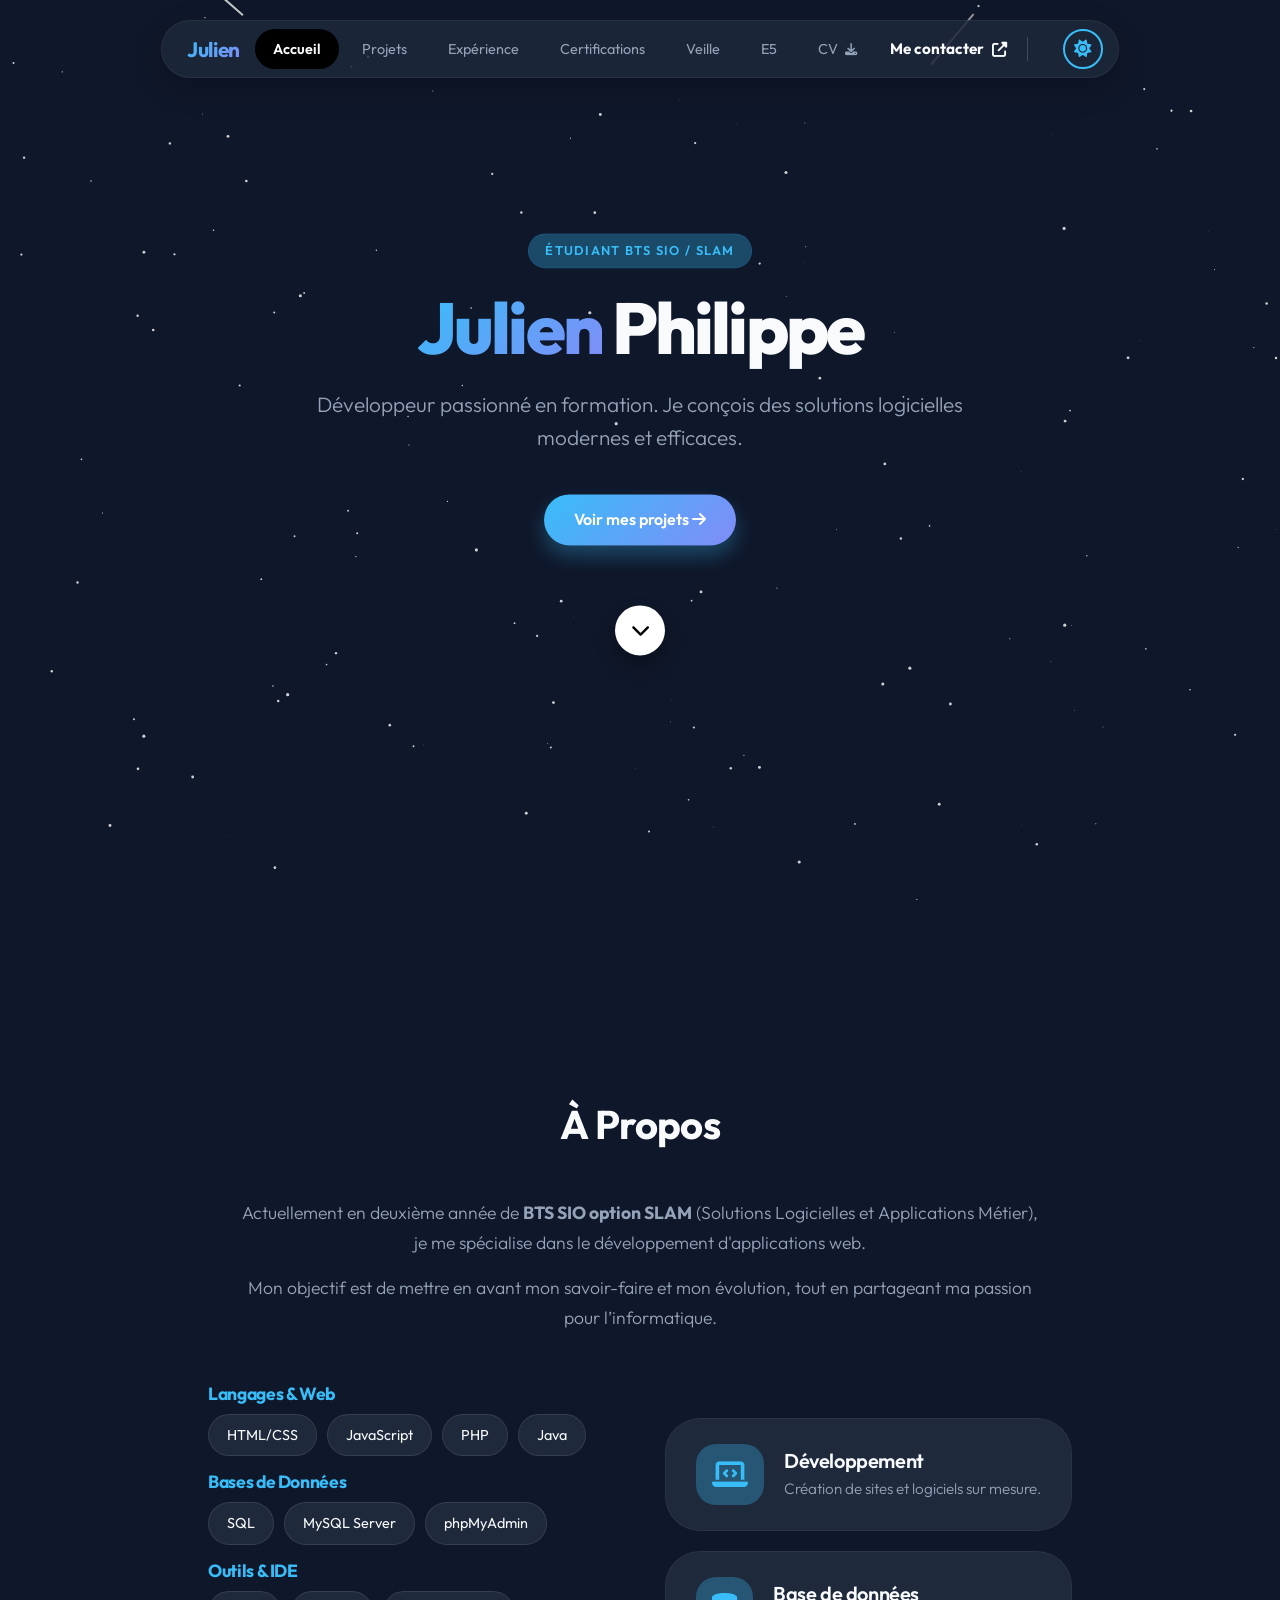
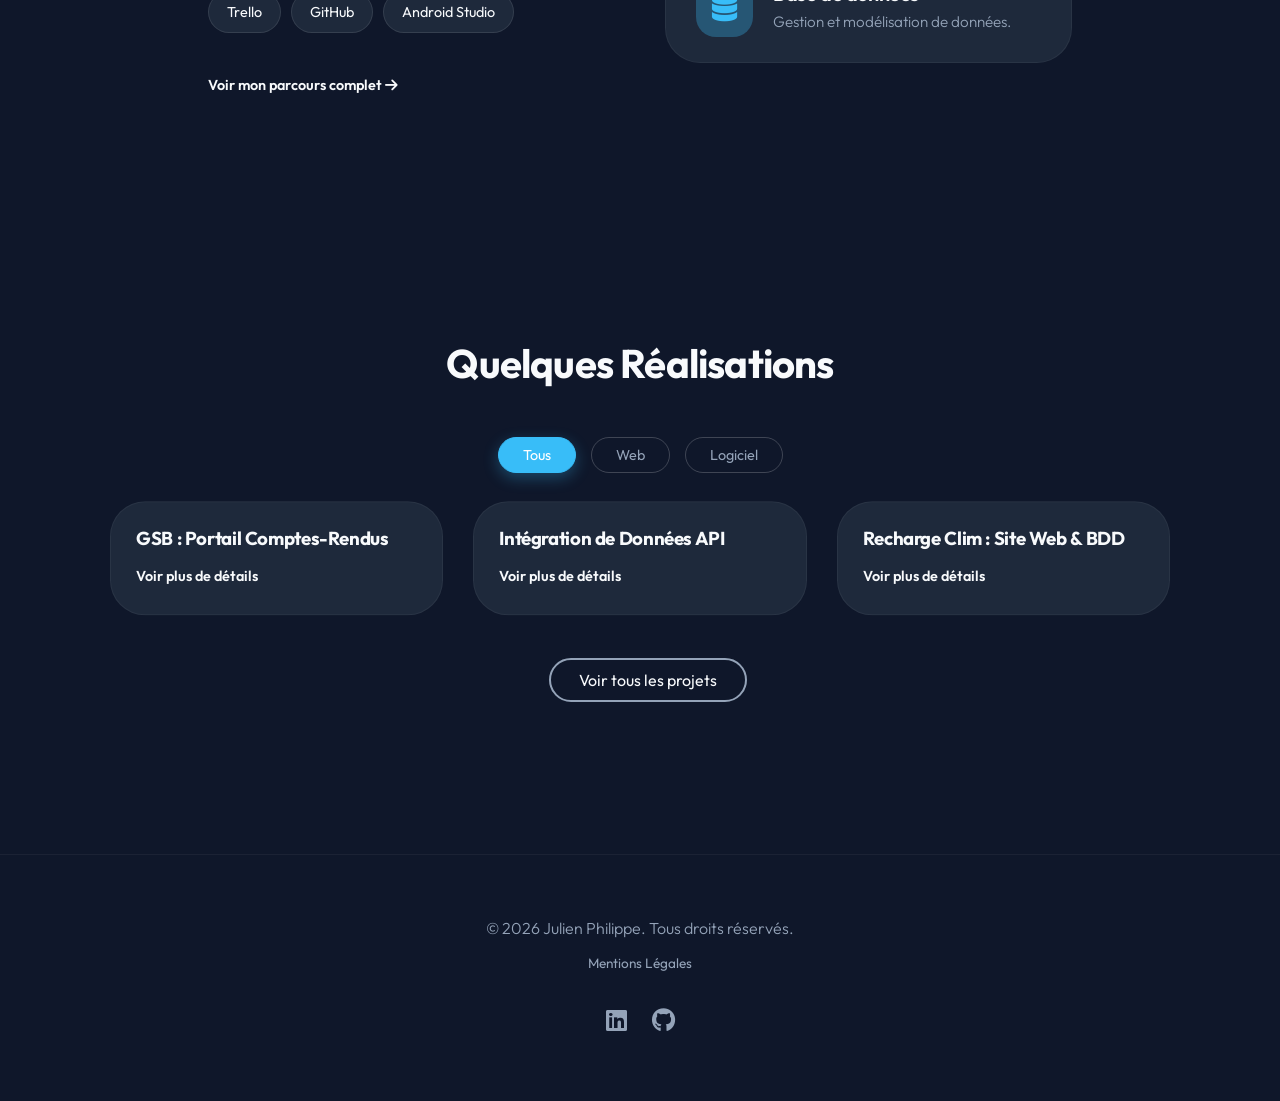
==== commit 83b1211e: "style: refactor about section layout and move description text into a centered container" ====
--- a/index.html
+++ b/index.html
@@ -54,12 +54,14 @@
 
     <section id="about" class="about container fade-in-scroll">
         <h2>À Propos</h2>
-        <div class="about-grid">
+        <div style="text-align: center; max-width: 800px; margin: 0 auto 50px;">
+            <p style="margin-bottom: 15px; font-size: 1.1rem;">Actuellement en deuxième année de <strong>BTS SIO option SLAM</strong> (Solutions Logicielles et
+                Applications Métier), je me spécialise dans le développement d'applications web.</p>
+            <p style="font-size: 1.1rem;">Mon objectif est de mettre en avant mon savoir-faire et mon évolution, tout en partageant ma passion
+                pour l’informatique.</p>
+        </div>
+        <div class="about-grid" style="align-items: center;">
             <div class="about-text">
-                <p>Actuellement en deuxième année de <strong>BTS SIO option SLAM</strong> (Solutions Logicielles et
-                    Applications Métier), je me spécialise dans le développement d'applications web.</p>
-                <p>Mon objectif est de mettre en avant mon savoir-faire et mon évolution, tout en partageant ma passion
-                    pour l’informatique.</p>
 
                 <div class="skills-category" style="margin-bottom: 15px;">
                     <h4 style="margin-bottom: 10px; color: var(--accent); font-size: 1.1rem;">Langages & Web</h4>
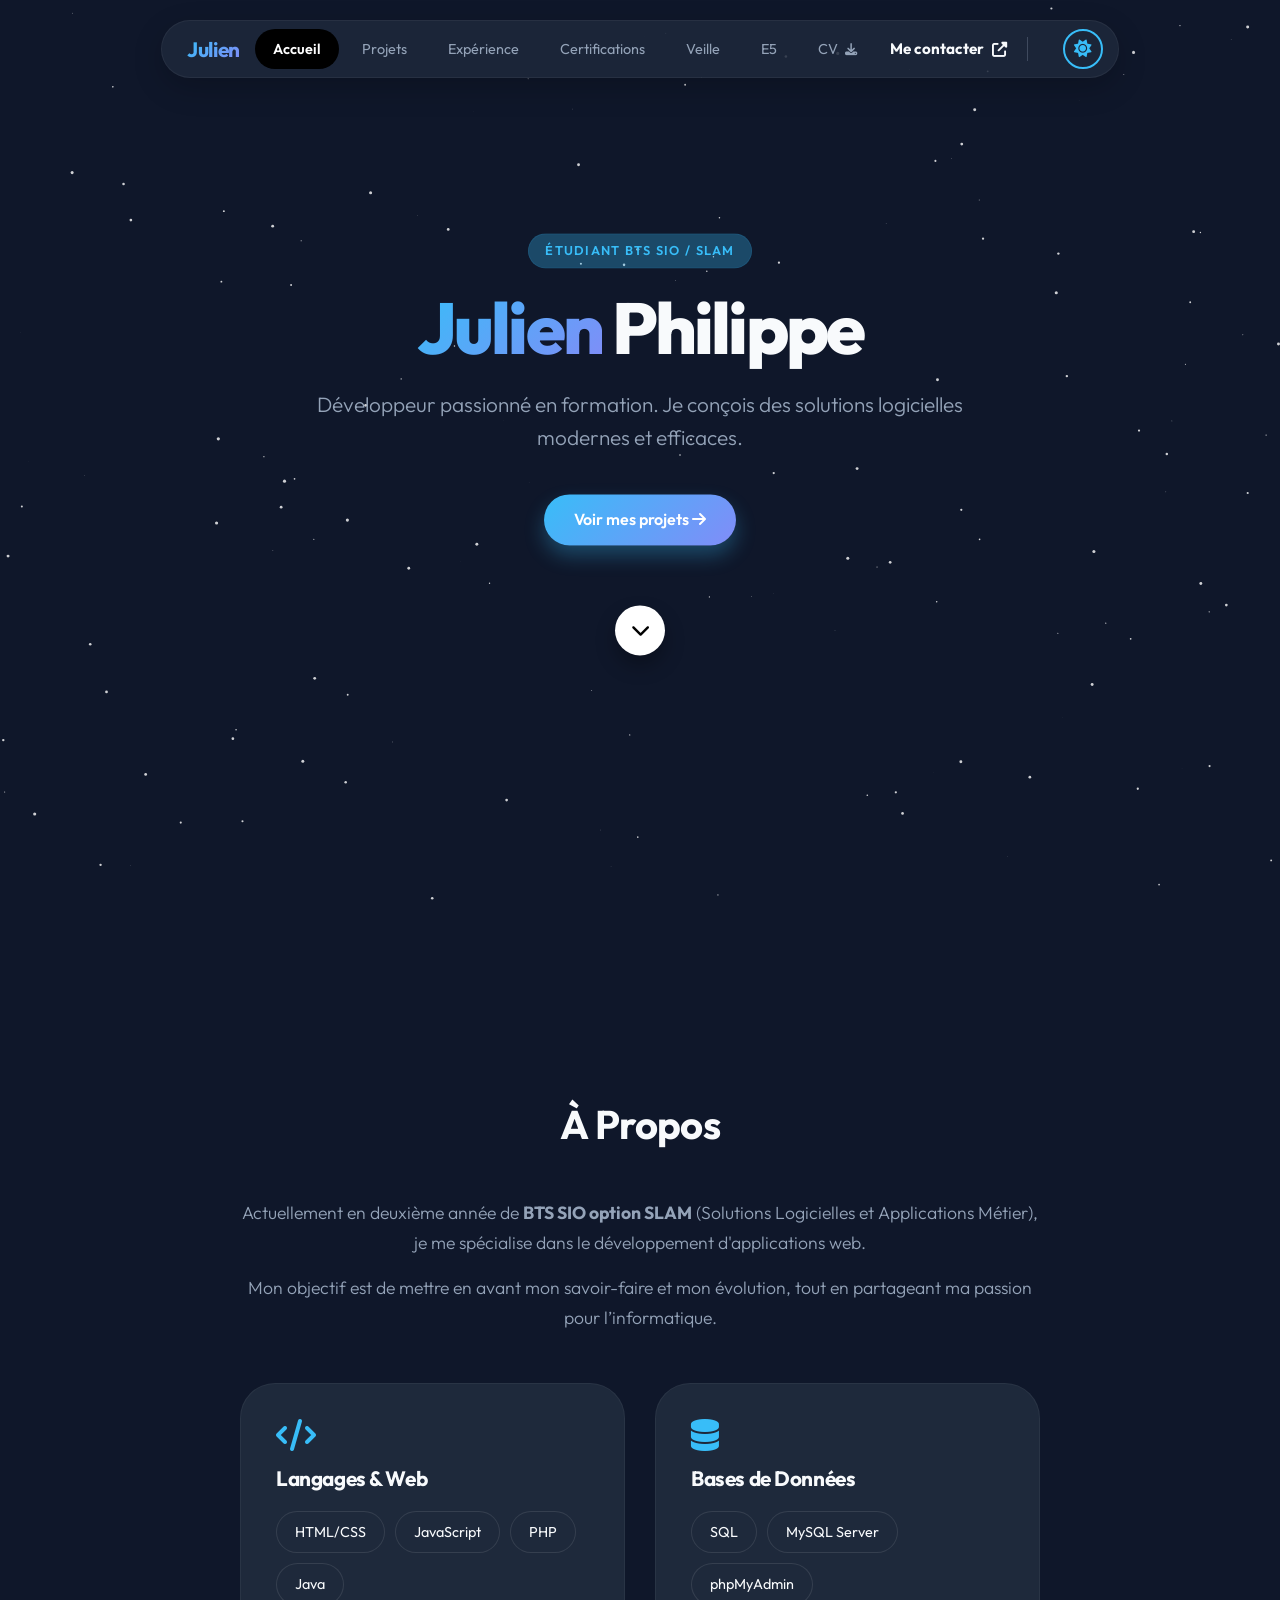
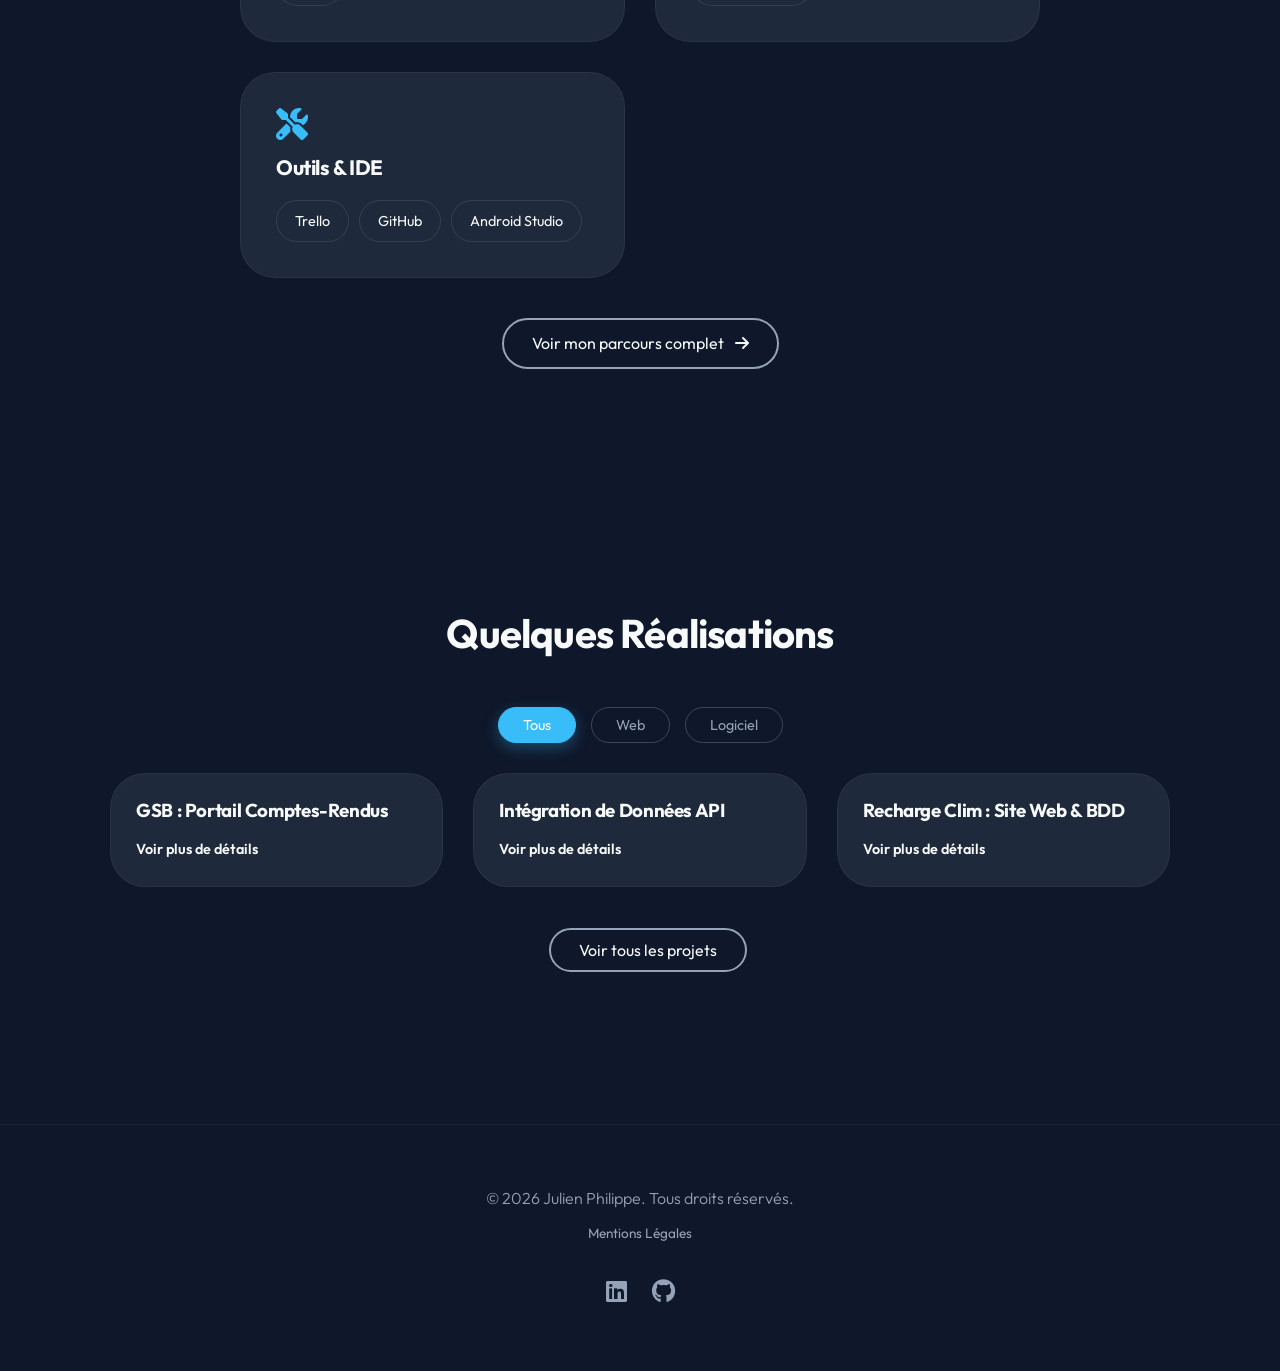
==== commit 7ff20200: "refactor: reorganize skills section into a responsive grid layout with card components" ====
--- a/index.html
+++ b/index.html
@@ -60,49 +60,38 @@
             <p style="font-size: 1.1rem;">Mon objectif est de mettre en avant mon savoir-faire et mon évolution, tout en partageant ma passion
                 pour l’informatique.</p>
         </div>
-        <div class="about-grid" style="align-items: center;">
-            <div class="about-text">
-
-                <div class="skills-category" style="margin-bottom: 15px;">
-                    <h4 style="margin-bottom: 10px; color: var(--accent); font-size: 1.1rem;">Langages & Web</h4>
-                    <div class="skills" style="margin-top: 0;">
-                        <span>HTML/CSS</span>
-                        <span>JavaScript</span>
-                        <span>PHP</span>
-                        <span>Java</span>
-                    </div>
-                </div>
-                <div class="skills-category" style="margin-bottom: 15px;">
-                    <h4 style="margin-bottom: 10px; color: var(--accent); font-size: 1.1rem;">Bases de Données</h4>
-                    <div class="skills" style="margin-top: 0;">
-                        <span>SQL</span>
-                        <span>MySQL Server</span>
-                        <span>phpMyAdmin</span>
-                    </div>
-                </div>
-                <div class="skills-category" style="margin-bottom: 20px;">
-                    <h4 style="margin-bottom: 10px; color: var(--accent); font-size: 1.1rem;">Outils & IDE</h4>
-                    <div class="skills" style="margin-top: 0;">
-                        <span>Trello</span>
-                        <span>GitHub</span>
-                        <span>Android Studio</span>
-                    </div>
-                </div>
-                <a href="experience" class="link" style="margin-top: 20px; display:inline-block;">Voir mon parcours
-                    complet <i class="fas fa-arrow-right"></i></a>
-            </div>
-            <div class="about-cards">
-                <div class="card">
-                    <i class="fas fa-laptop-code"></i>
-                    <h4>Développement</h4>
-                    <p>Création de sites et logiciels sur mesure.</p>
-                </div>
-                <div class="card">
-                    <i class="fas fa-database"></i>
-                    <h4>Base de données</h4>
-                    <p>Gestion et modélisation de données.</p>
+        <div style="display: grid; grid-template-columns: repeat(auto-fit, minmax(280px, 1fr)); gap: 30px; margin-bottom: 40px;">
+            <div class="card" style="margin-bottom: 0;">
+                <i class="fas fa-code"></i>
+                <h4 style="margin-bottom: 20px; font-size: 1.3rem;">Langages & Web</h4>
+                <div class="skills" style="margin-top: 0; justify-content: flex-start;">
+                    <span>HTML/CSS</span>
+                    <span>JavaScript</span>
+                    <span>PHP</span>
+                    <span>Java</span>
                 </div>
             </div>
+            <div class="card" style="margin-bottom: 0;">
+                <i class="fas fa-database"></i>
+                <h4 style="margin-bottom: 20px; font-size: 1.3rem;">Bases de Données</h4>
+                <div class="skills" style="margin-top: 0; justify-content: flex-start;">
+                    <span>SQL</span>
+                    <span>MySQL Server</span>
+                    <span>phpMyAdmin</span>
+                </div>
+            </div>
+            <div class="card" style="margin-bottom: 0;">
+                <i class="fas fa-tools"></i>
+                <h4 style="margin-bottom: 20px; font-size: 1.3rem;">Outils & IDE</h4>
+                <div class="skills" style="margin-top: 0; justify-content: flex-start;">
+                    <span>Trello</span>
+                    <span>GitHub</span>
+                    <span>Android Studio</span>
+                </div>
+            </div>
+        </div>
+        <div style="text-align: center;">
+            <a href="experience" class="btn-secondary" style="margin-left: 0; display: inline-block;">Voir mon parcours complet <i class="fas fa-arrow-right" style="margin-left: 8px;"></i></a>
         </div>
     </section>
 
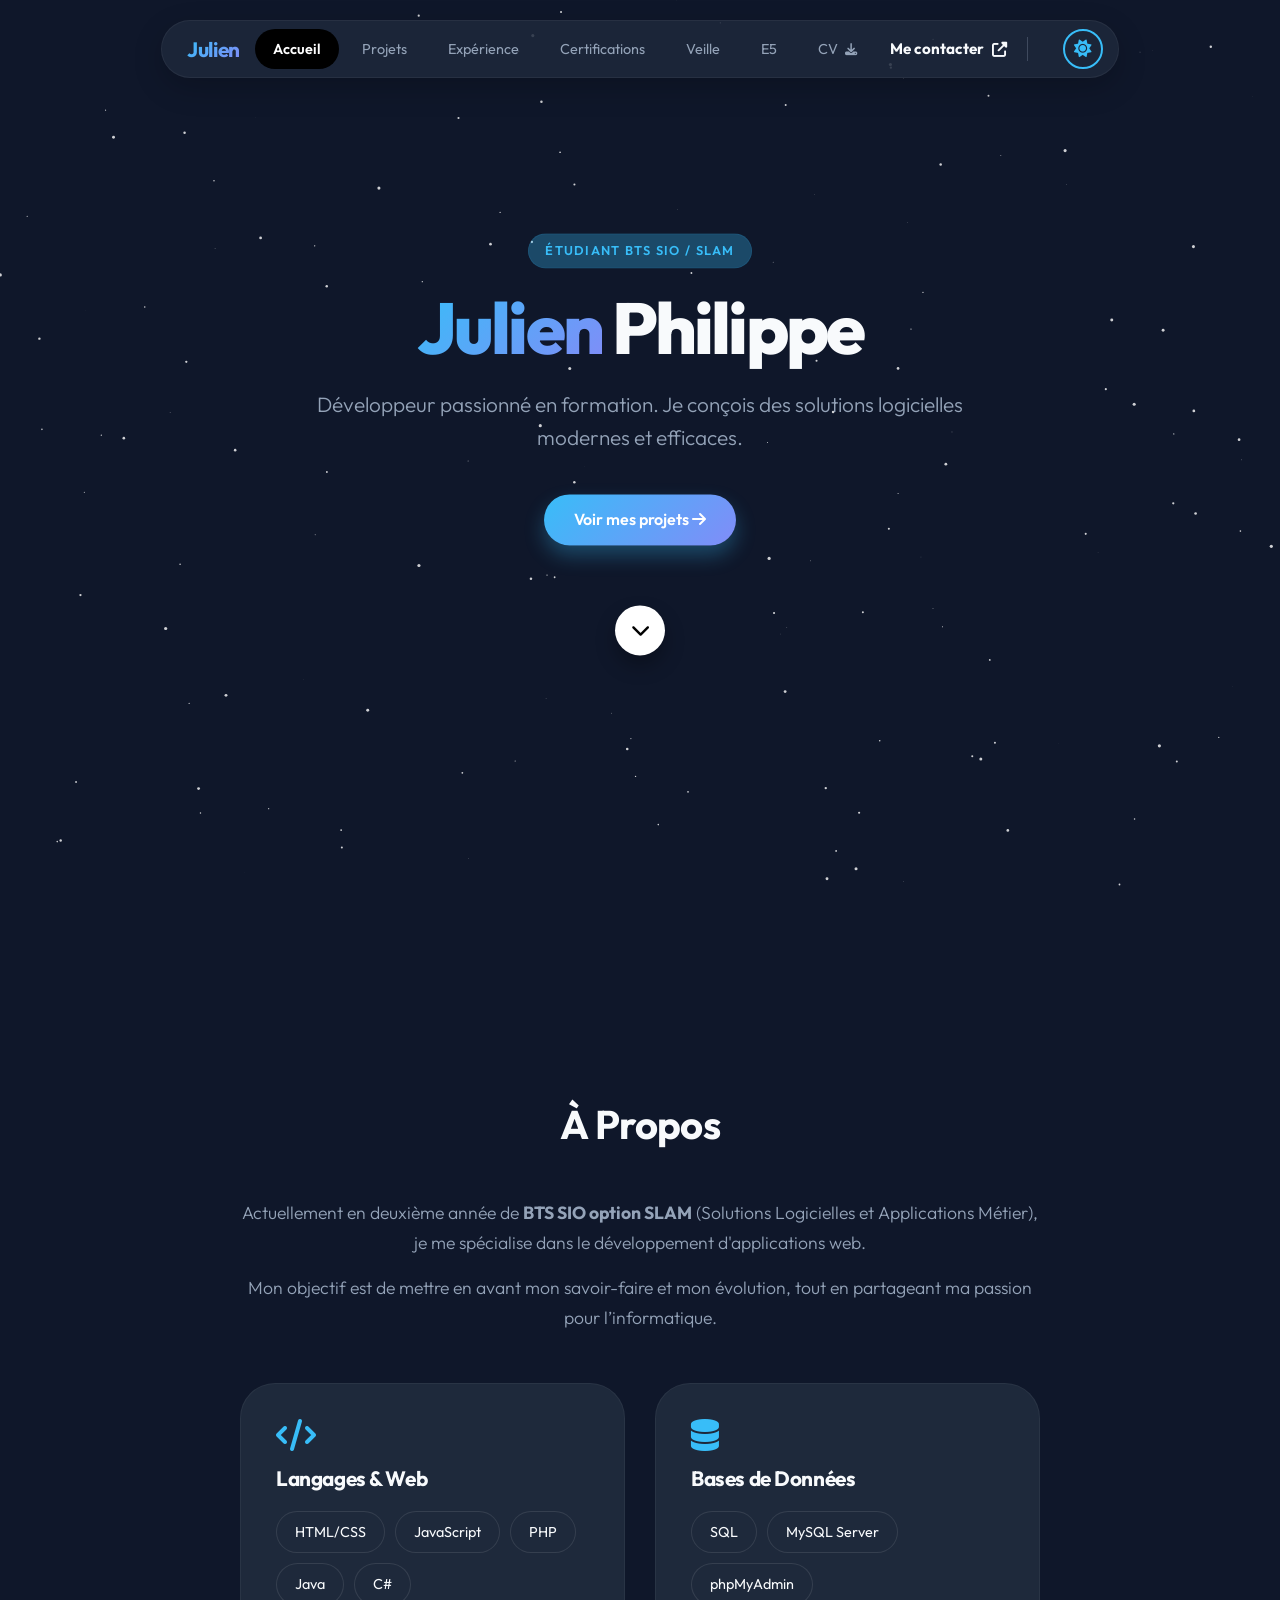
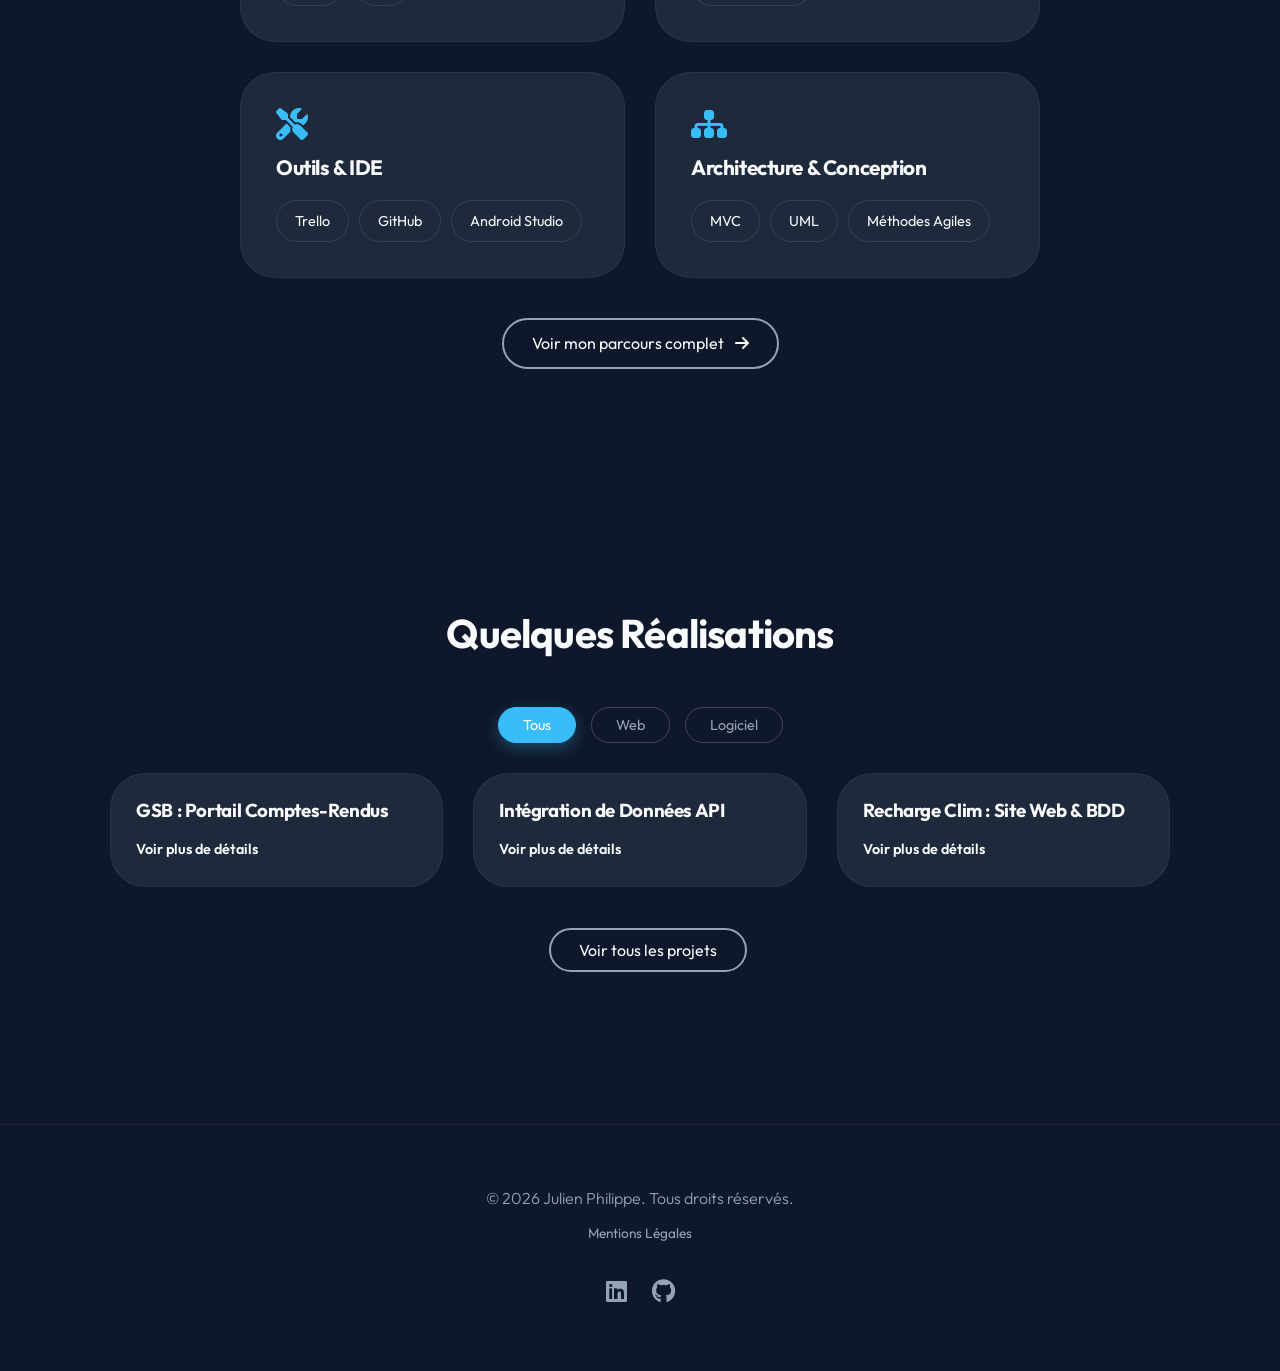
==== commit 960112c5: "feat: add C# to languages and create new Architecture & Conception skill category" ====
--- a/index.html
+++ b/index.html
@@ -69,6 +69,7 @@
                     <span>JavaScript</span>
                     <span>PHP</span>
                     <span>Java</span>
+                    <span>C#</span>
                 </div>
             </div>
             <div class="card" style="margin-bottom: 0;">
@@ -87,6 +88,15 @@
                     <span>Trello</span>
                     <span>GitHub</span>
                     <span>Android Studio</span>
+                </div>
+            </div>
+            <div class="card" style="margin-bottom: 0;">
+                <i class="fas fa-sitemap"></i>
+                <h4 style="margin-bottom: 20px; font-size: 1.3rem;">Architecture & Conception</h4>
+                <div class="skills" style="margin-top: 0; justify-content: flex-start;">
+                    <span>MVC</span>
+                    <span>UML</span>
+                    <span>Méthodes Agiles</span>
                 </div>
             </div>
         </div>
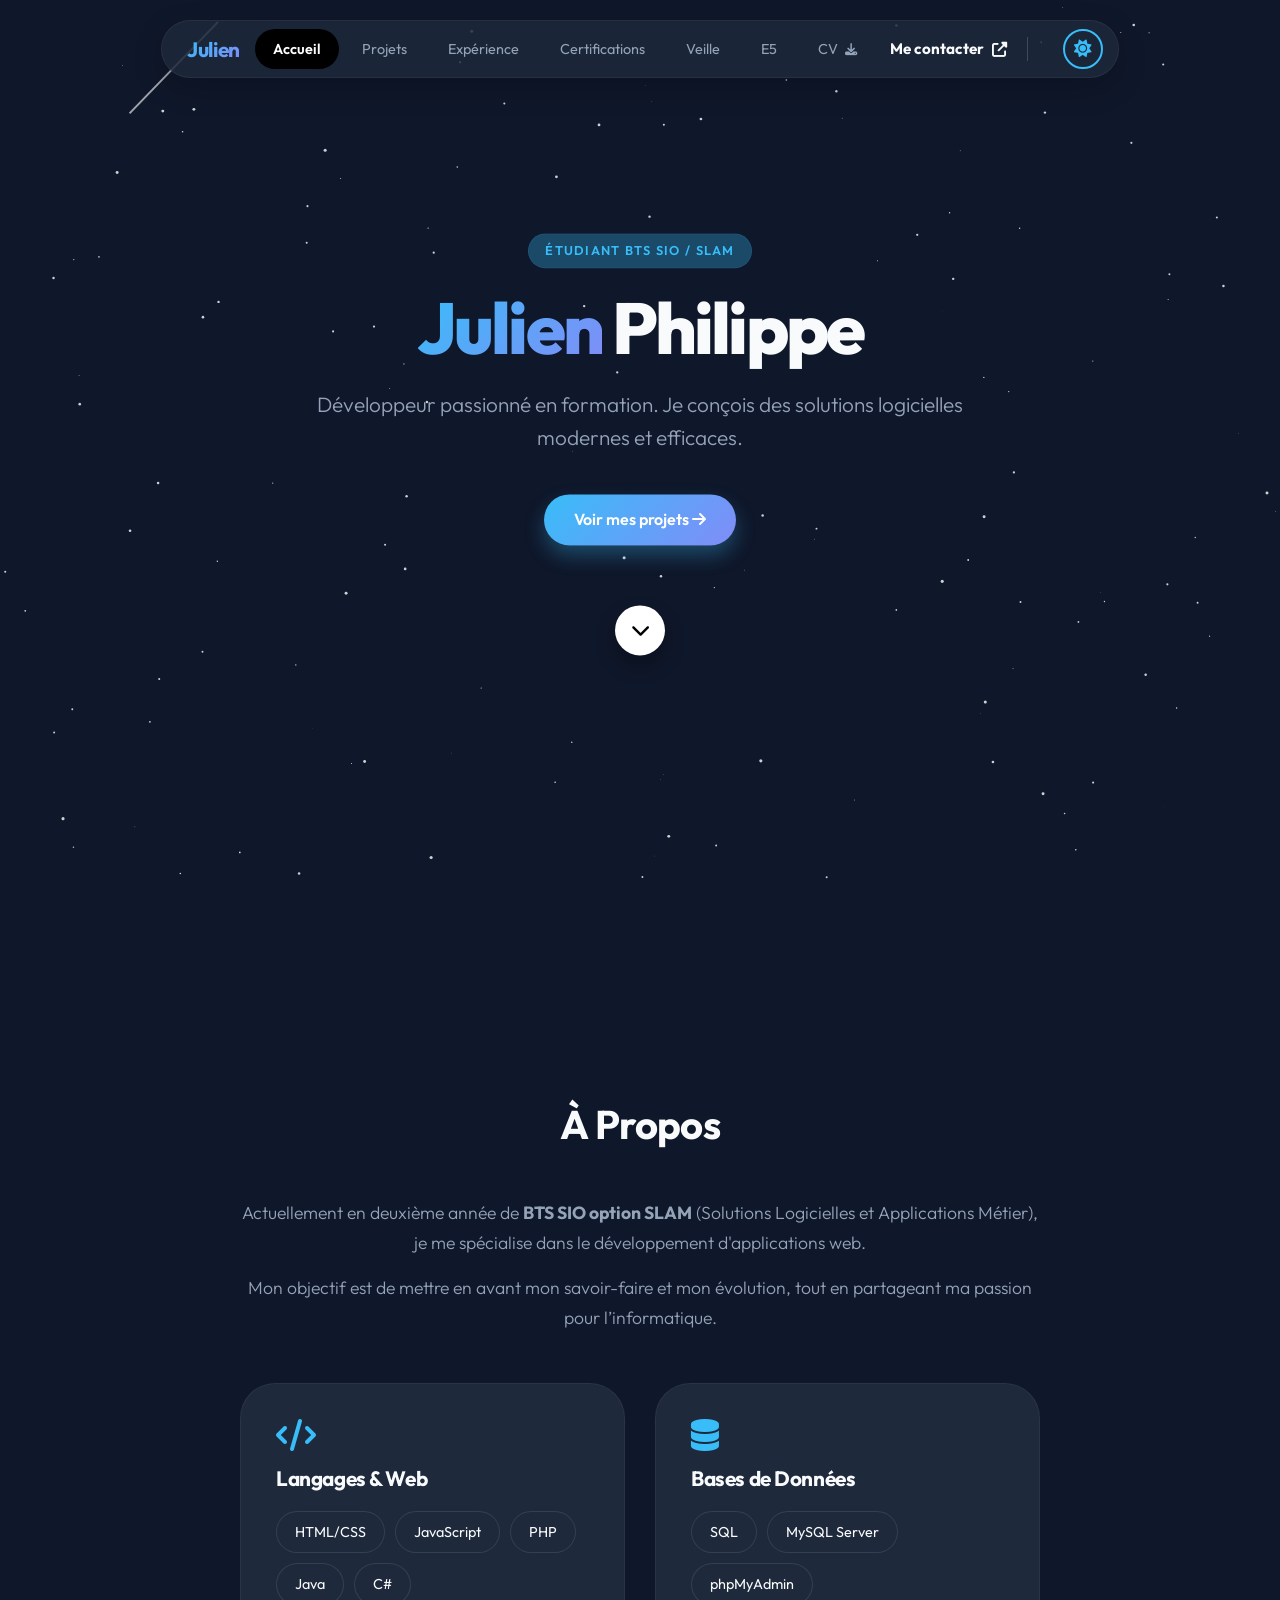
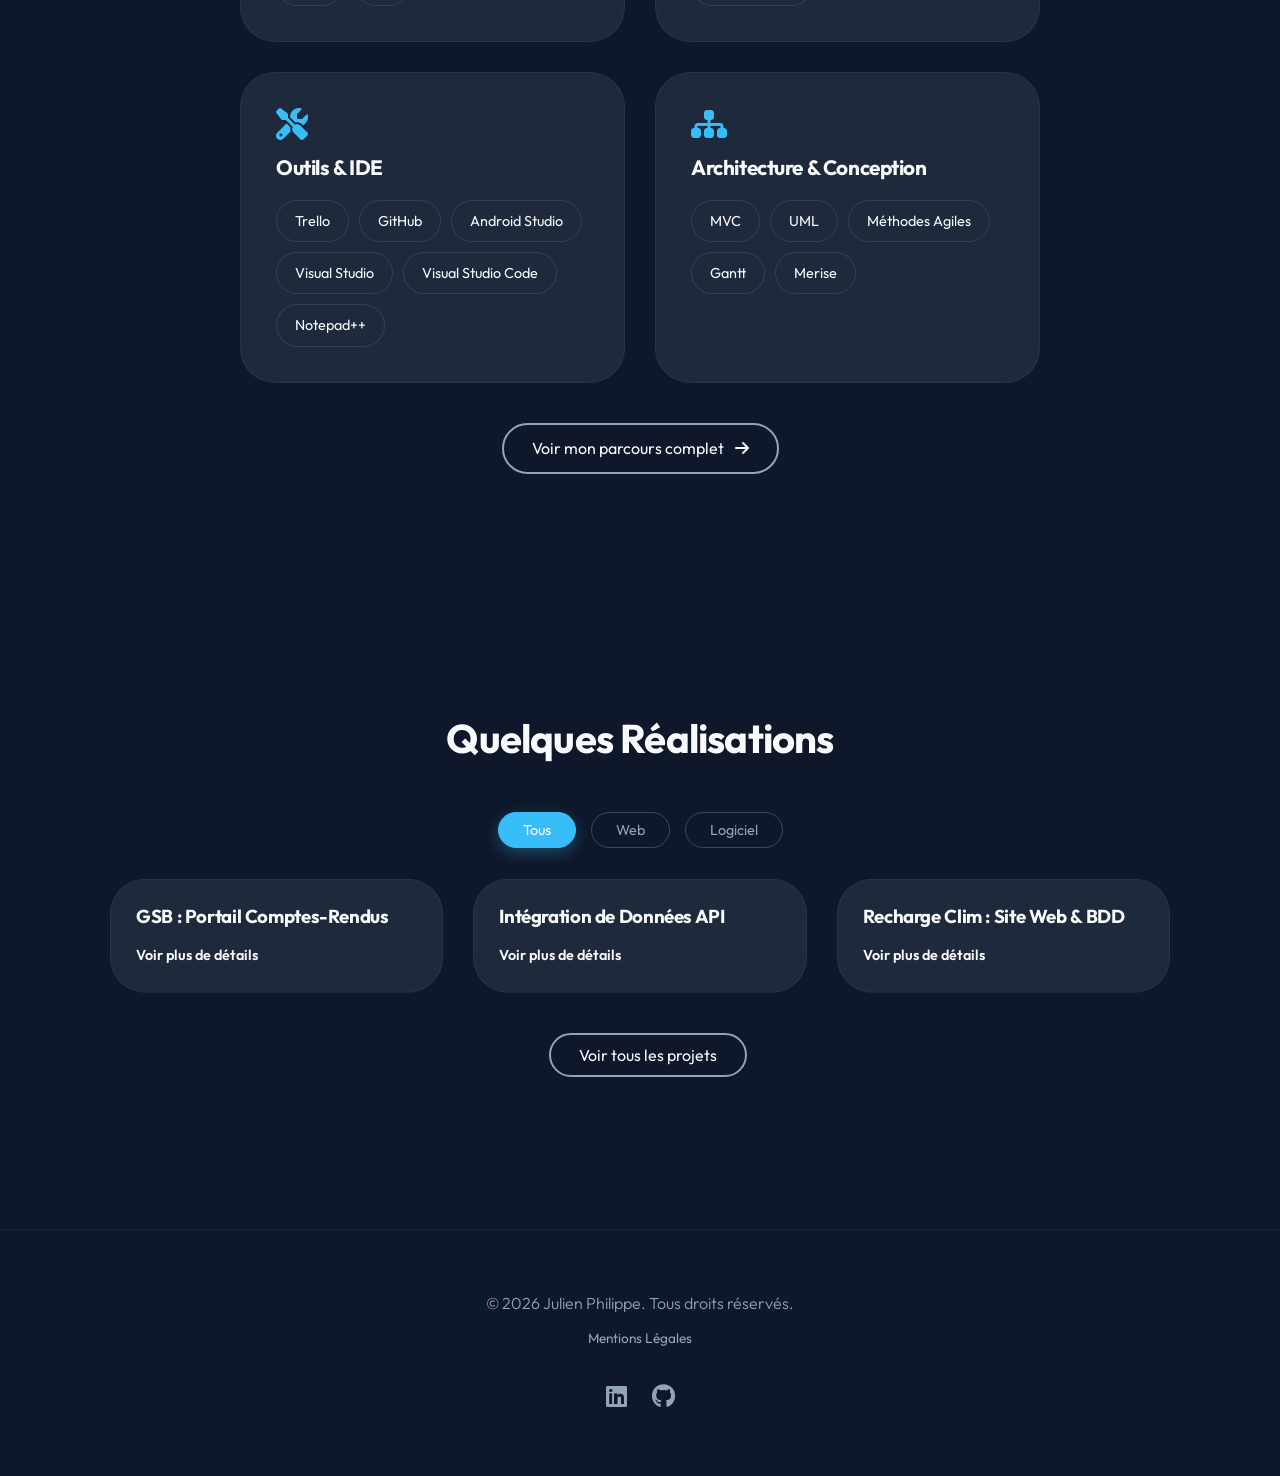
==== commit dd443938: "feat: update about section formatting and expand technical skills list" ====
--- a/index.html
+++ b/index.html
@@ -55,12 +55,15 @@
     <section id="about" class="about container fade-in-scroll">
         <h2>À Propos</h2>
         <div style="text-align: center; max-width: 800px; margin: 0 auto 50px;">
-            <p style="margin-bottom: 15px; font-size: 1.1rem;">Actuellement en deuxième année de <strong>BTS SIO option SLAM</strong> (Solutions Logicielles et
+            <p style="margin-bottom: 15px; font-size: 1.1rem;">Actuellement en deuxième année de <strong>BTS SIO option
+                    SLAM</strong> (Solutions Logicielles et
                 Applications Métier), je me spécialise dans le développement d'applications web.</p>
-            <p style="font-size: 1.1rem;">Mon objectif est de mettre en avant mon savoir-faire et mon évolution, tout en partageant ma passion
+            <p style="font-size: 1.1rem;">Mon objectif est de mettre en avant mon savoir-faire et mon évolution, tout en
+                partageant ma passion
                 pour l’informatique.</p>
         </div>
-        <div style="display: grid; grid-template-columns: repeat(auto-fit, minmax(280px, 1fr)); gap: 30px; margin-bottom: 40px;">
+        <div
+            style="display: grid; grid-template-columns: repeat(auto-fit, minmax(280px, 1fr)); gap: 30px; margin-bottom: 40px;">
             <div class="card" style="margin-bottom: 0;">
                 <i class="fas fa-code"></i>
                 <h4 style="margin-bottom: 20px; font-size: 1.3rem;">Langages & Web</h4>
@@ -88,6 +91,9 @@
                     <span>Trello</span>
                     <span>GitHub</span>
                     <span>Android Studio</span>
+                    <span>Visual Studio</span>
+                    <span>Visual Studio Code</span>
+                    <span>Notepad++</span>
                 </div>
             </div>
             <div class="card" style="margin-bottom: 0;">
@@ -97,11 +103,14 @@
                     <span>MVC</span>
                     <span>UML</span>
                     <span>Méthodes Agiles</span>
+                    <span>Gantt</span>
+                    <span>Merise</span>
                 </div>
             </div>
         </div>
         <div style="text-align: center;">
-            <a href="experience" class="btn-secondary" style="margin-left: 0; display: inline-block;">Voir mon parcours complet <i class="fas fa-arrow-right" style="margin-left: 8px;"></i></a>
+            <a href="experience" class="btn-secondary" style="margin-left: 0; display: inline-block;">Voir mon parcours
+                complet <i class="fas fa-arrow-right" style="margin-left: 8px;"></i></a>
         </div>
     </section>
 
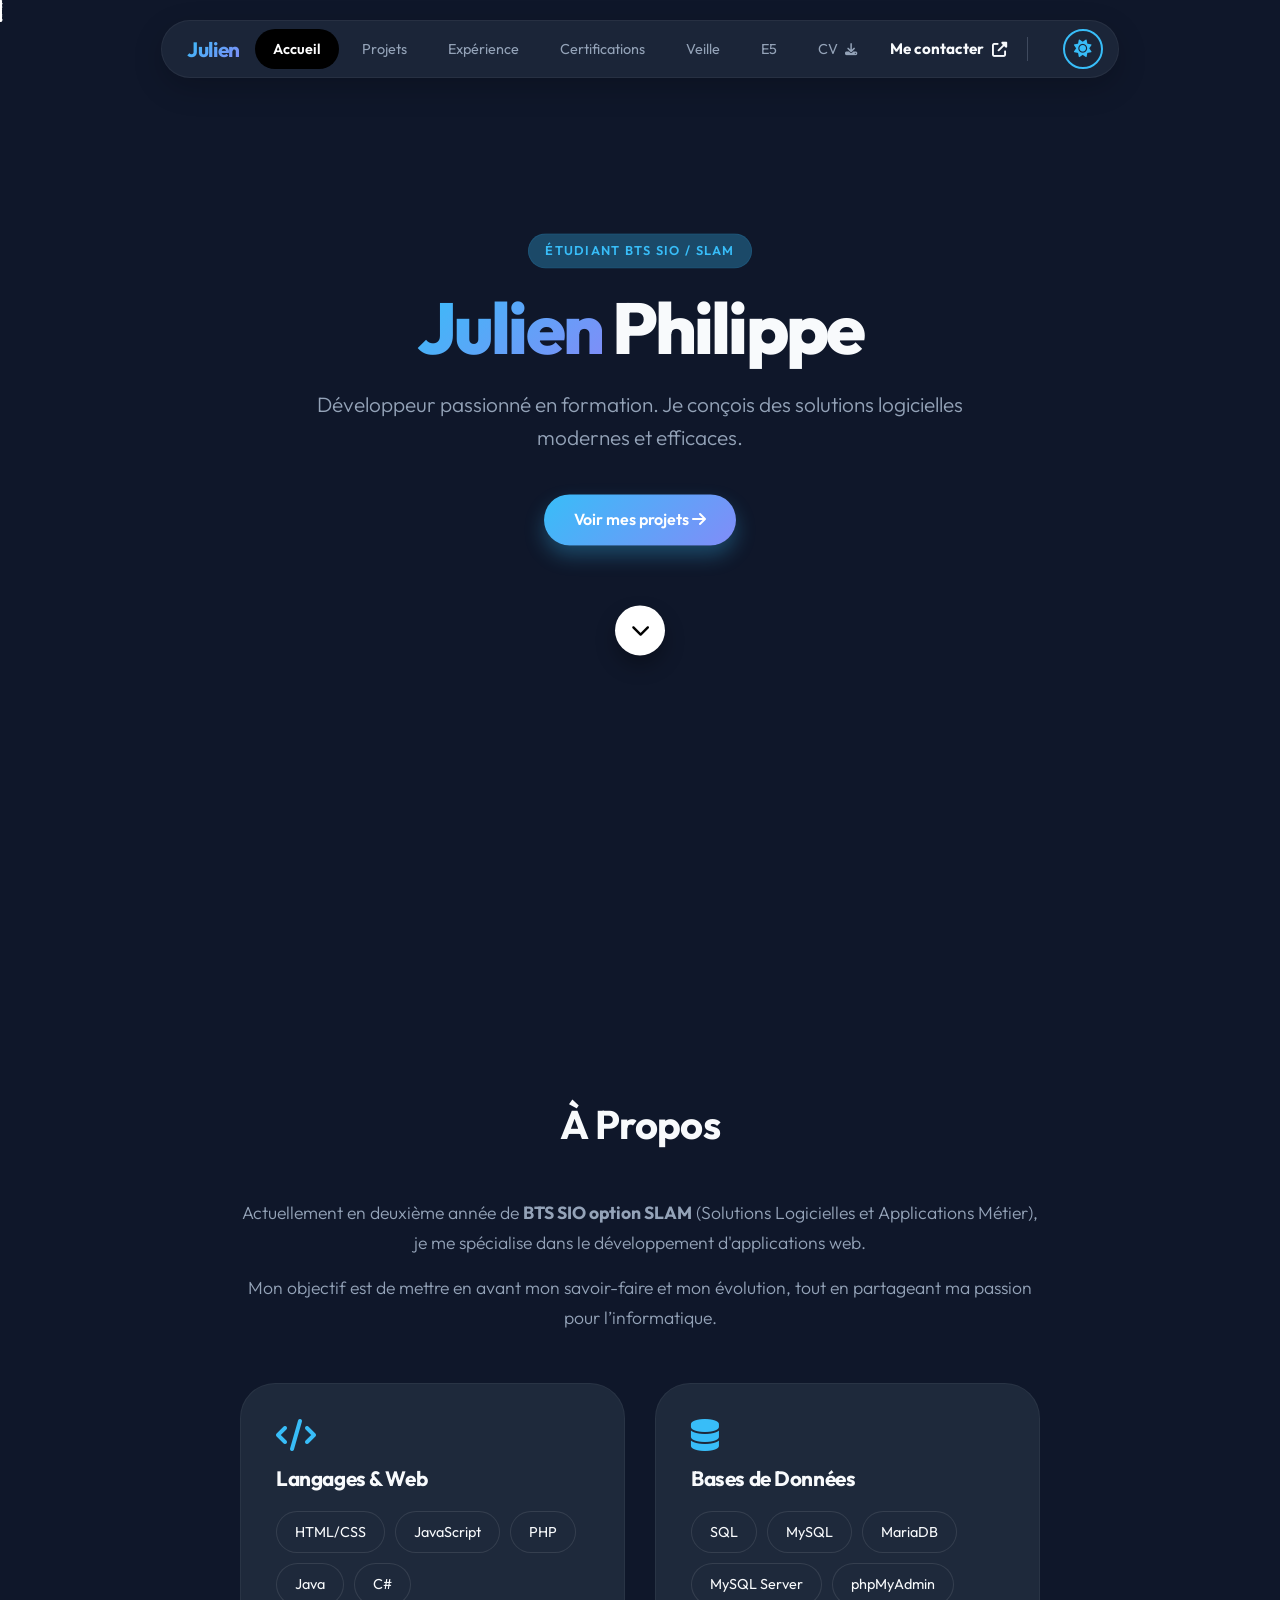
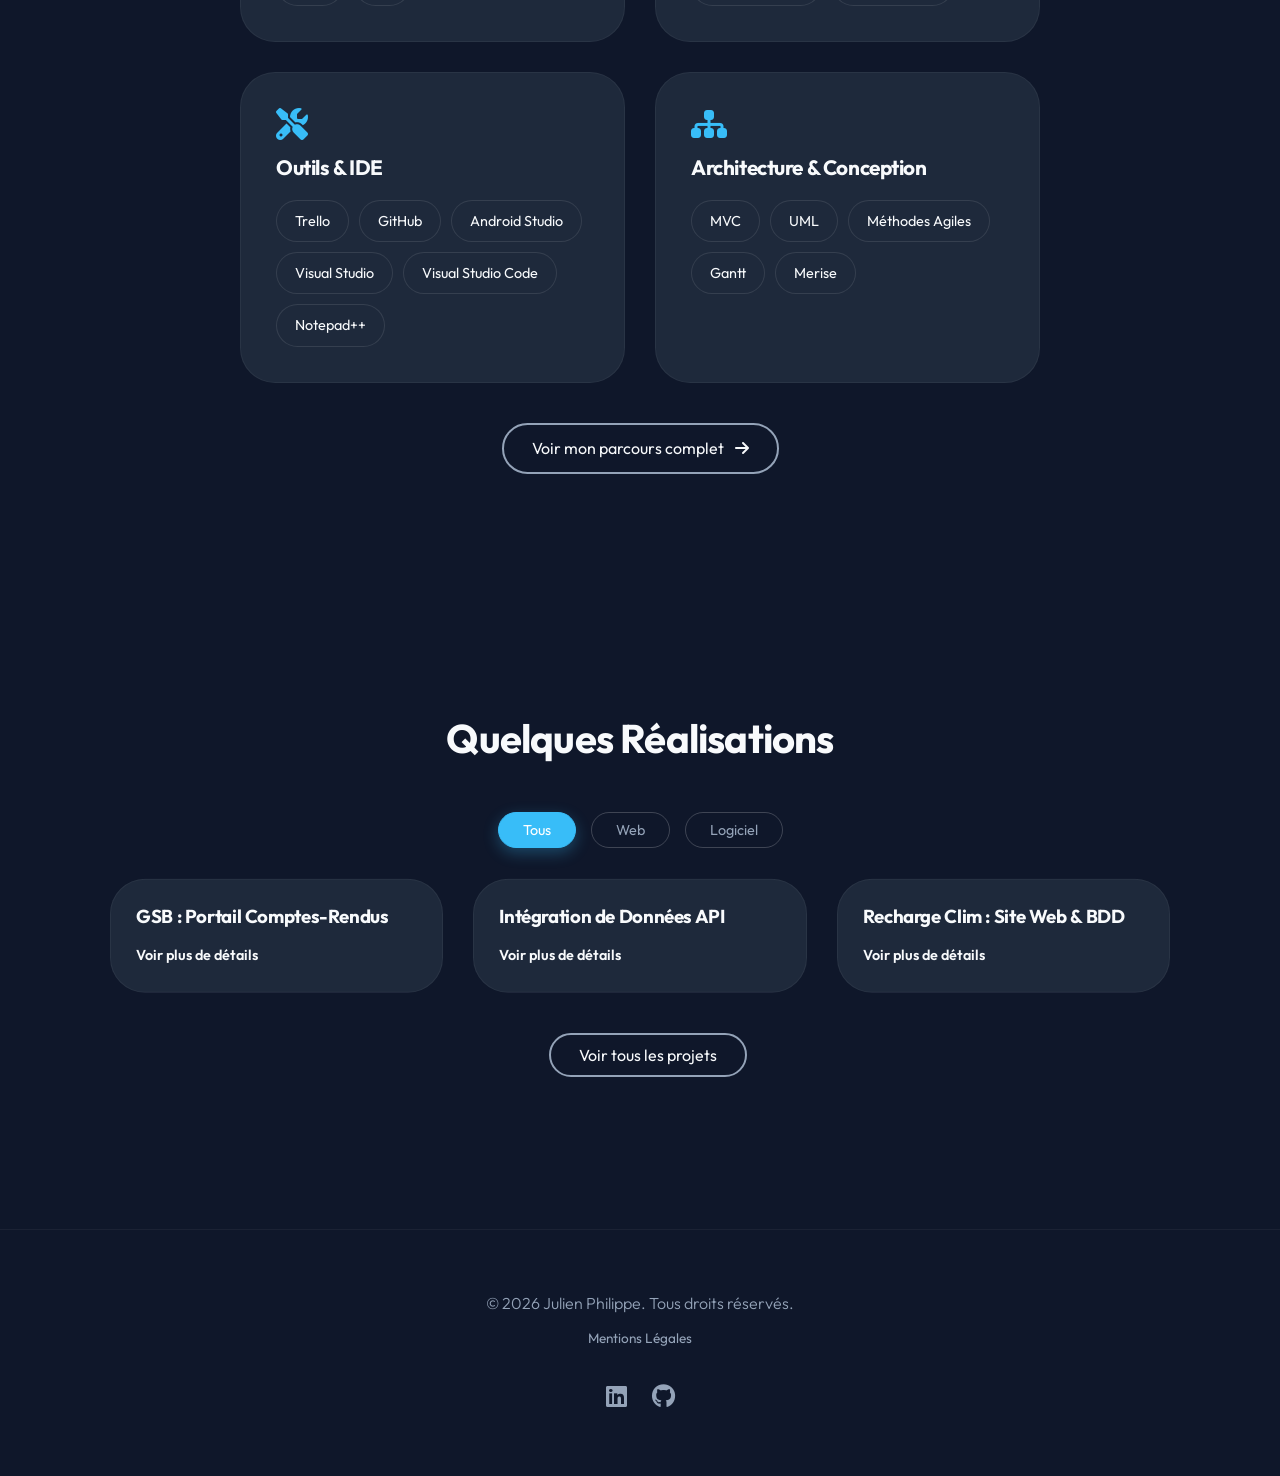
==== commit b6986bc5: "feat: add MySQL and MariaDB to skills section in index.html" ====
--- a/index.html
+++ b/index.html
@@ -80,6 +80,8 @@
                 <h4 style="margin-bottom: 20px; font-size: 1.3rem;">Bases de Données</h4>
                 <div class="skills" style="margin-top: 0; justify-content: flex-start;">
                     <span>SQL</span>
+                    <span>MySQL</span>
+                    <span>MariaDB</span>
                     <span>MySQL Server</span>
                     <span>phpMyAdmin</span>
                 </div>
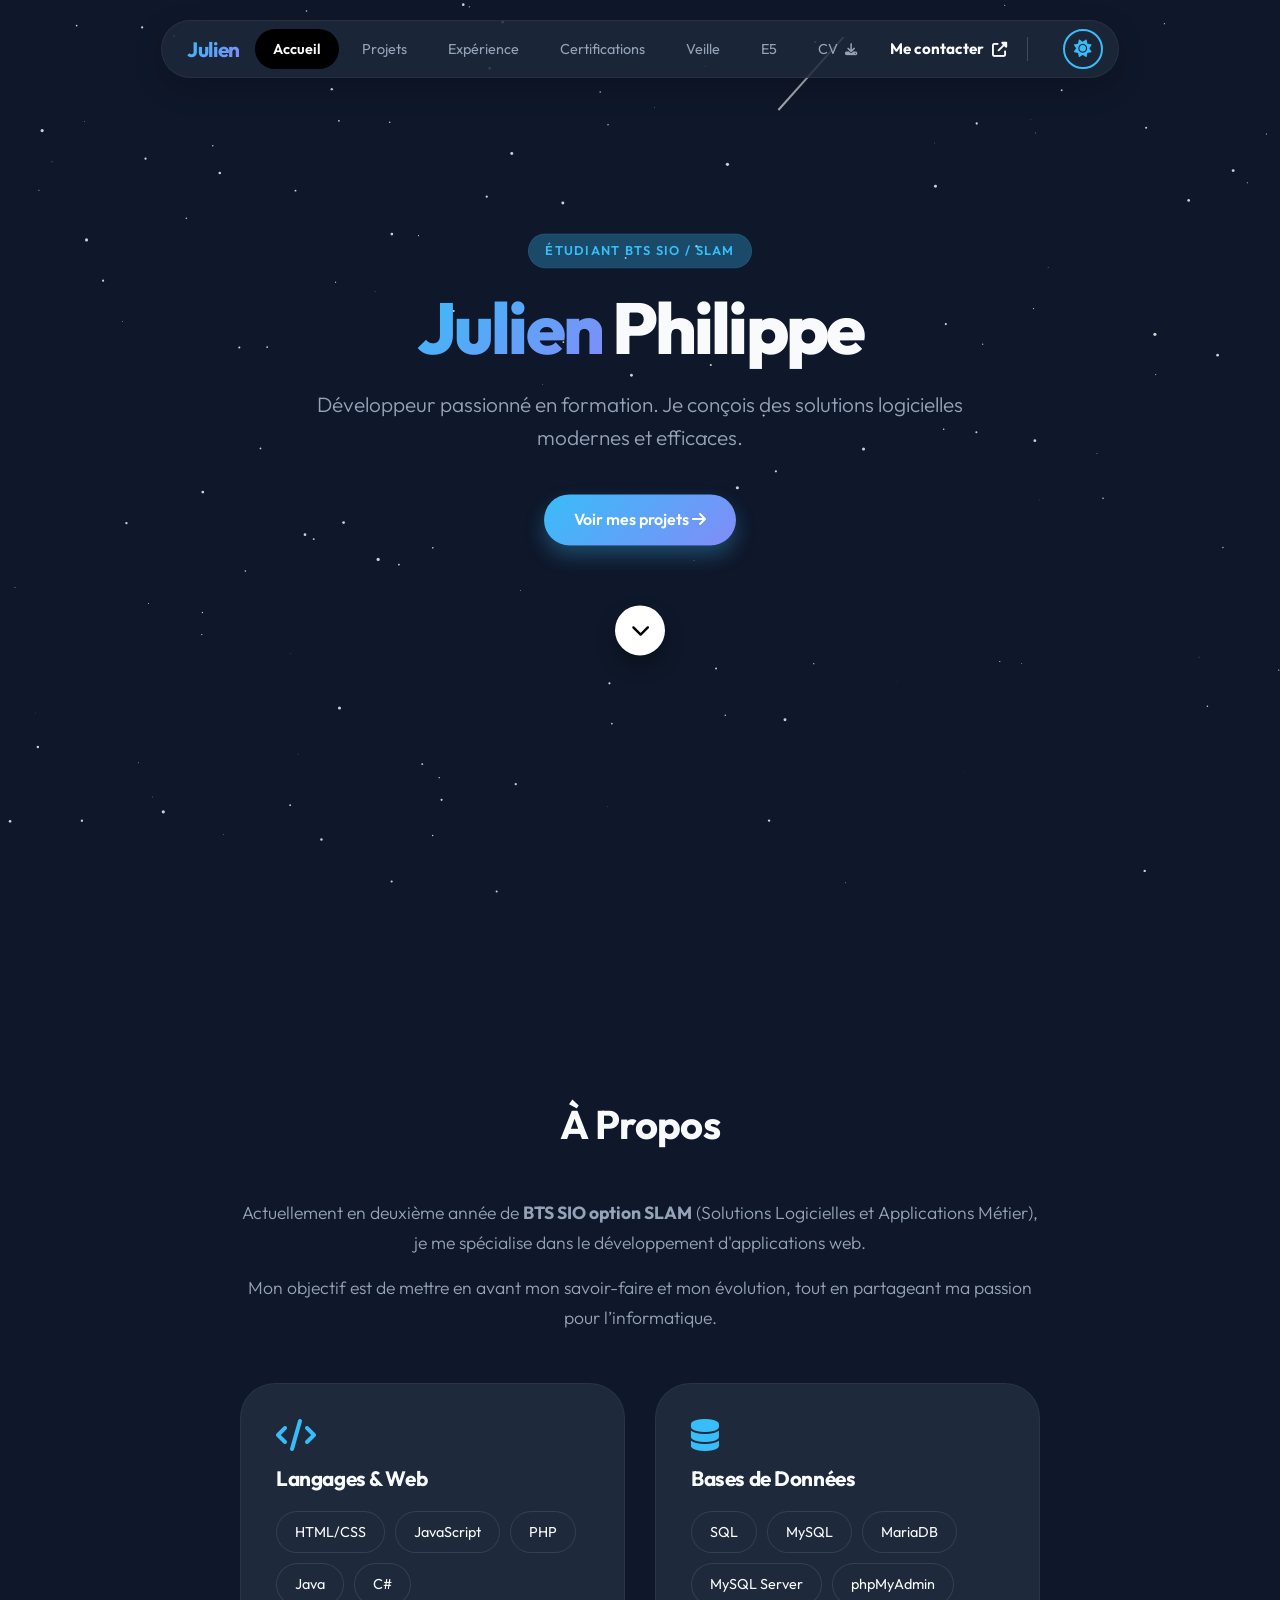
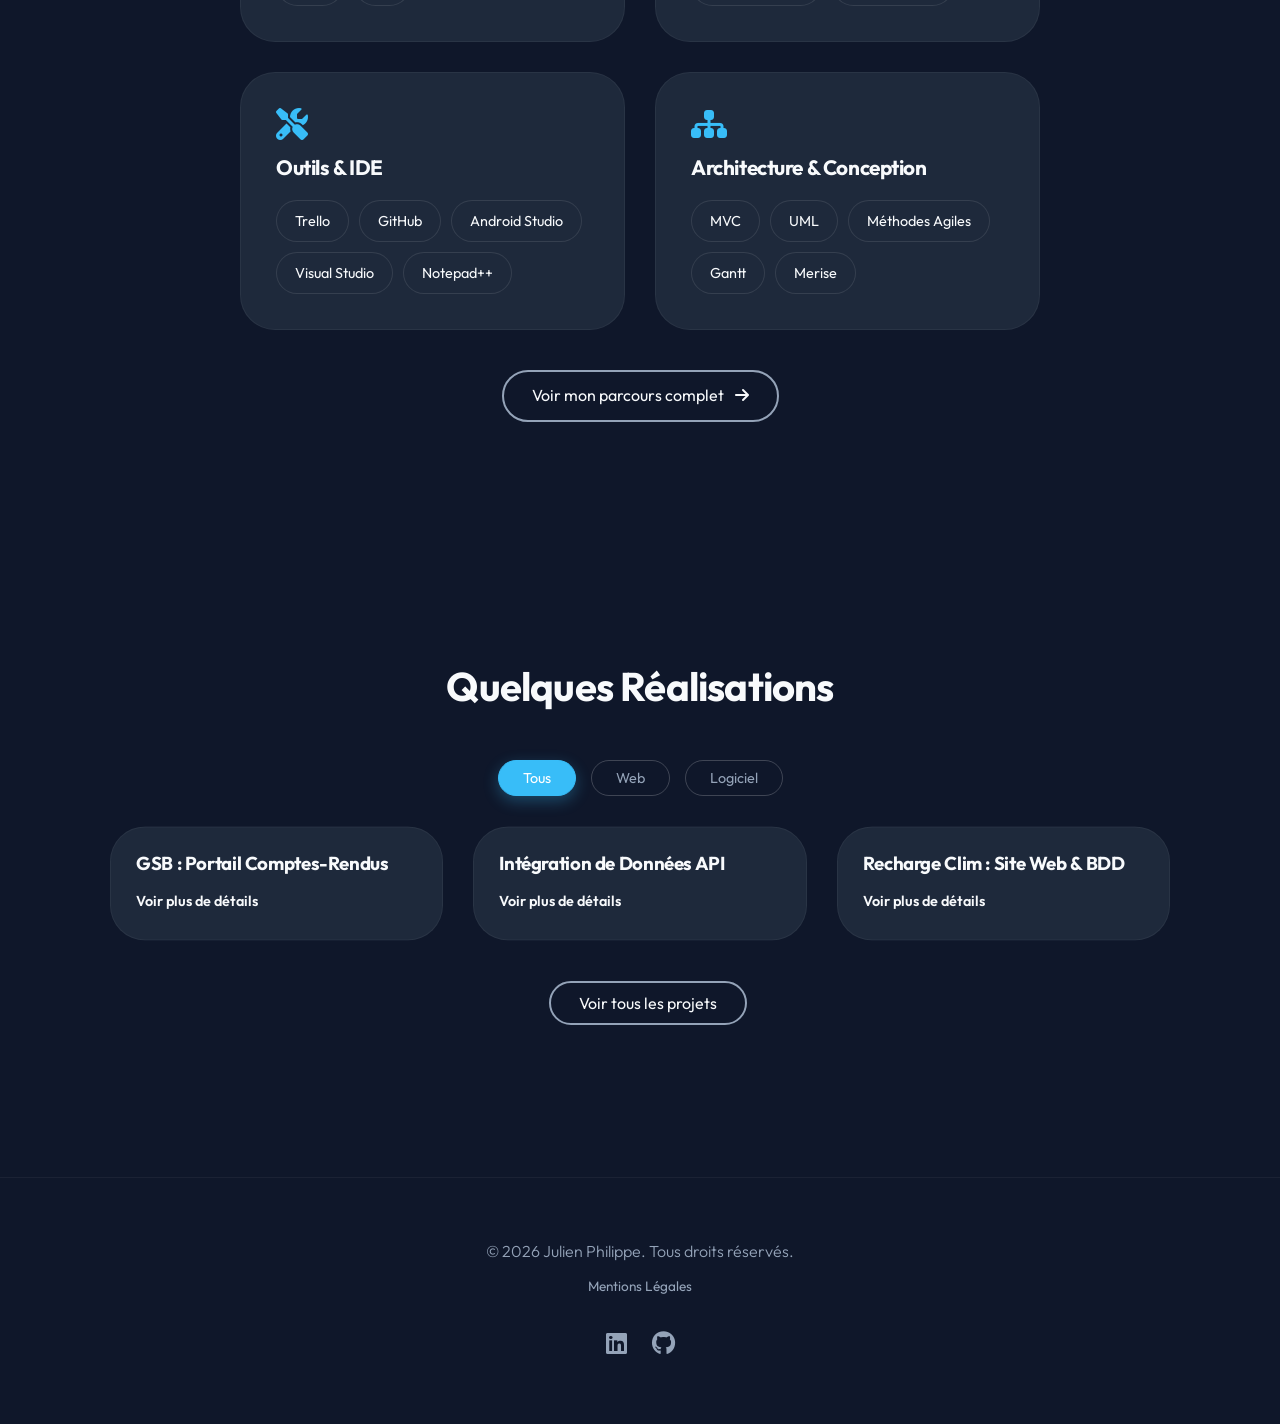
==== commit f59e7a83: "fix: remove Visual Studio Code from skills list in index.html" ====
--- a/index.html
+++ b/index.html
@@ -94,7 +94,6 @@
                     <span>GitHub</span>
                     <span>Android Studio</span>
                     <span>Visual Studio</span>
-                    <span>Visual Studio Code</span>
                     <span>Notepad++</span>
                 </div>
             </div>
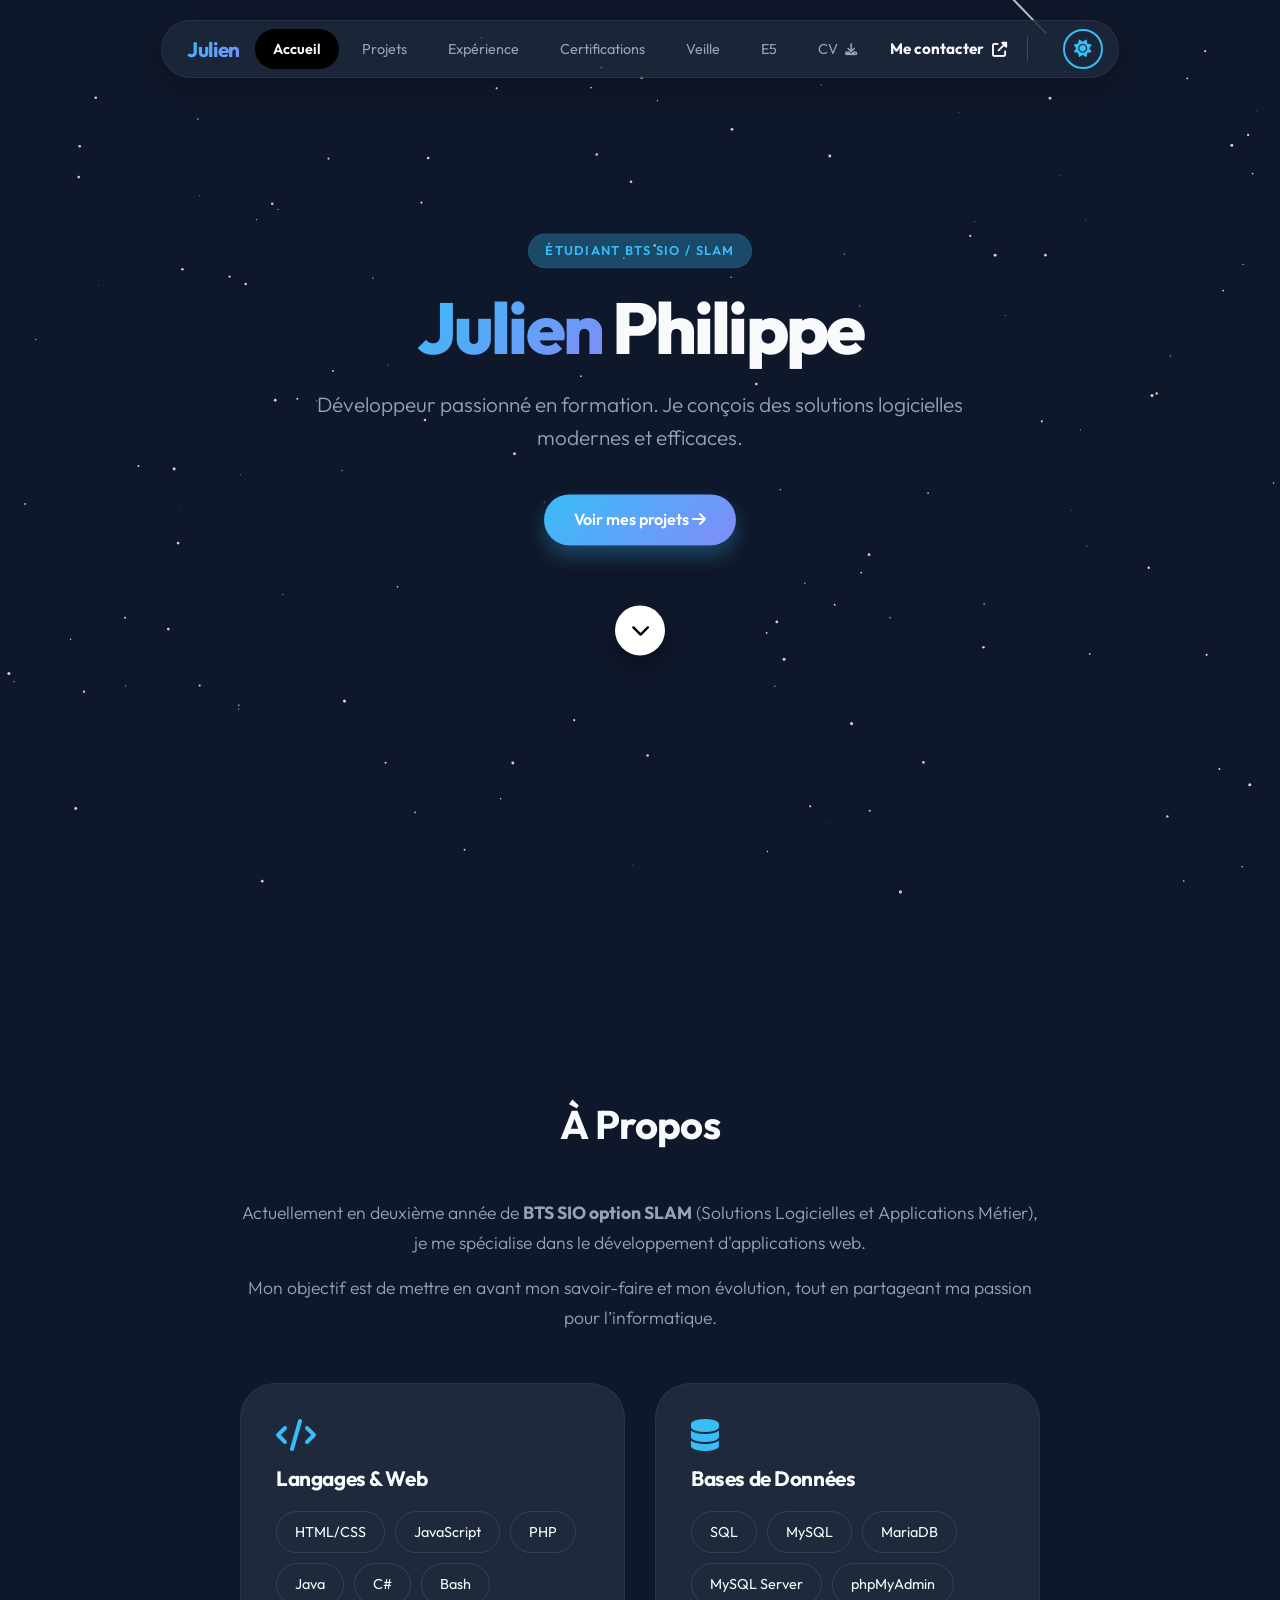
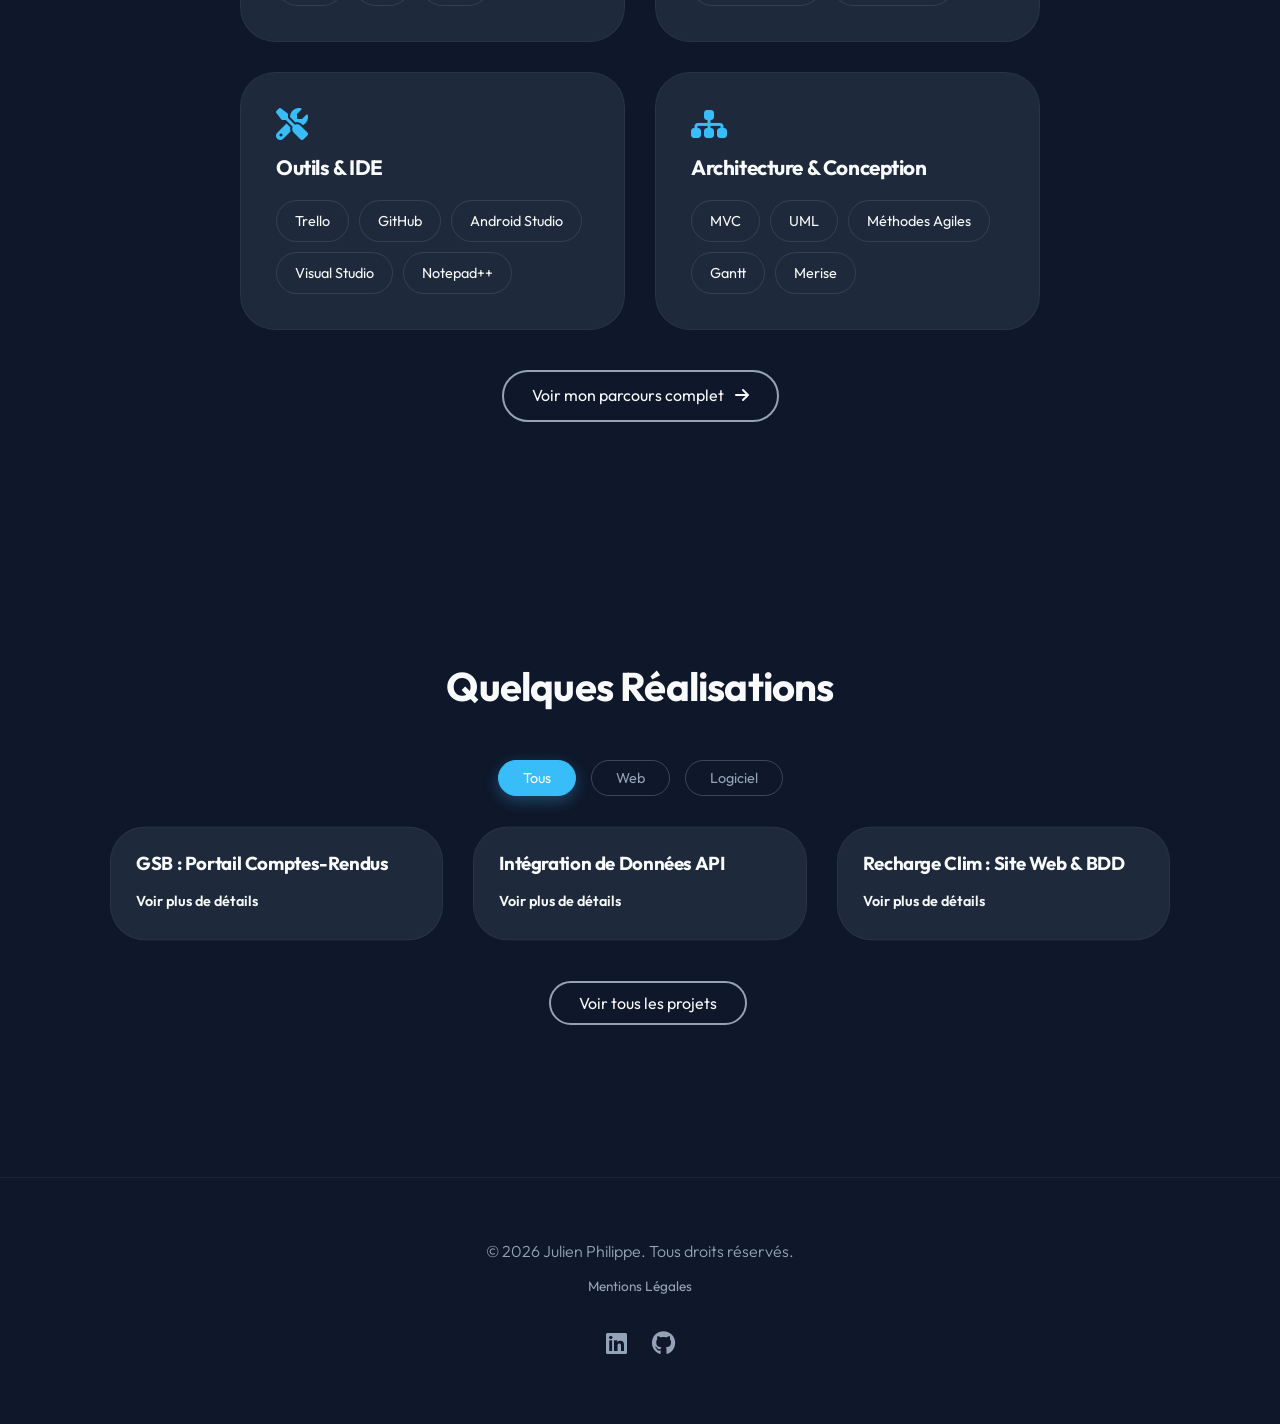
==== commit 238822c0: "feat: add Bash to the skills section in index.html" ====
--- a/index.html
+++ b/index.html
@@ -73,6 +73,7 @@
                     <span>PHP</span>
                     <span>Java</span>
                     <span>C#</span>
+                    <span>Bash</span>
                 </div>
             </div>
             <div class="card" style="margin-bottom: 0;">
